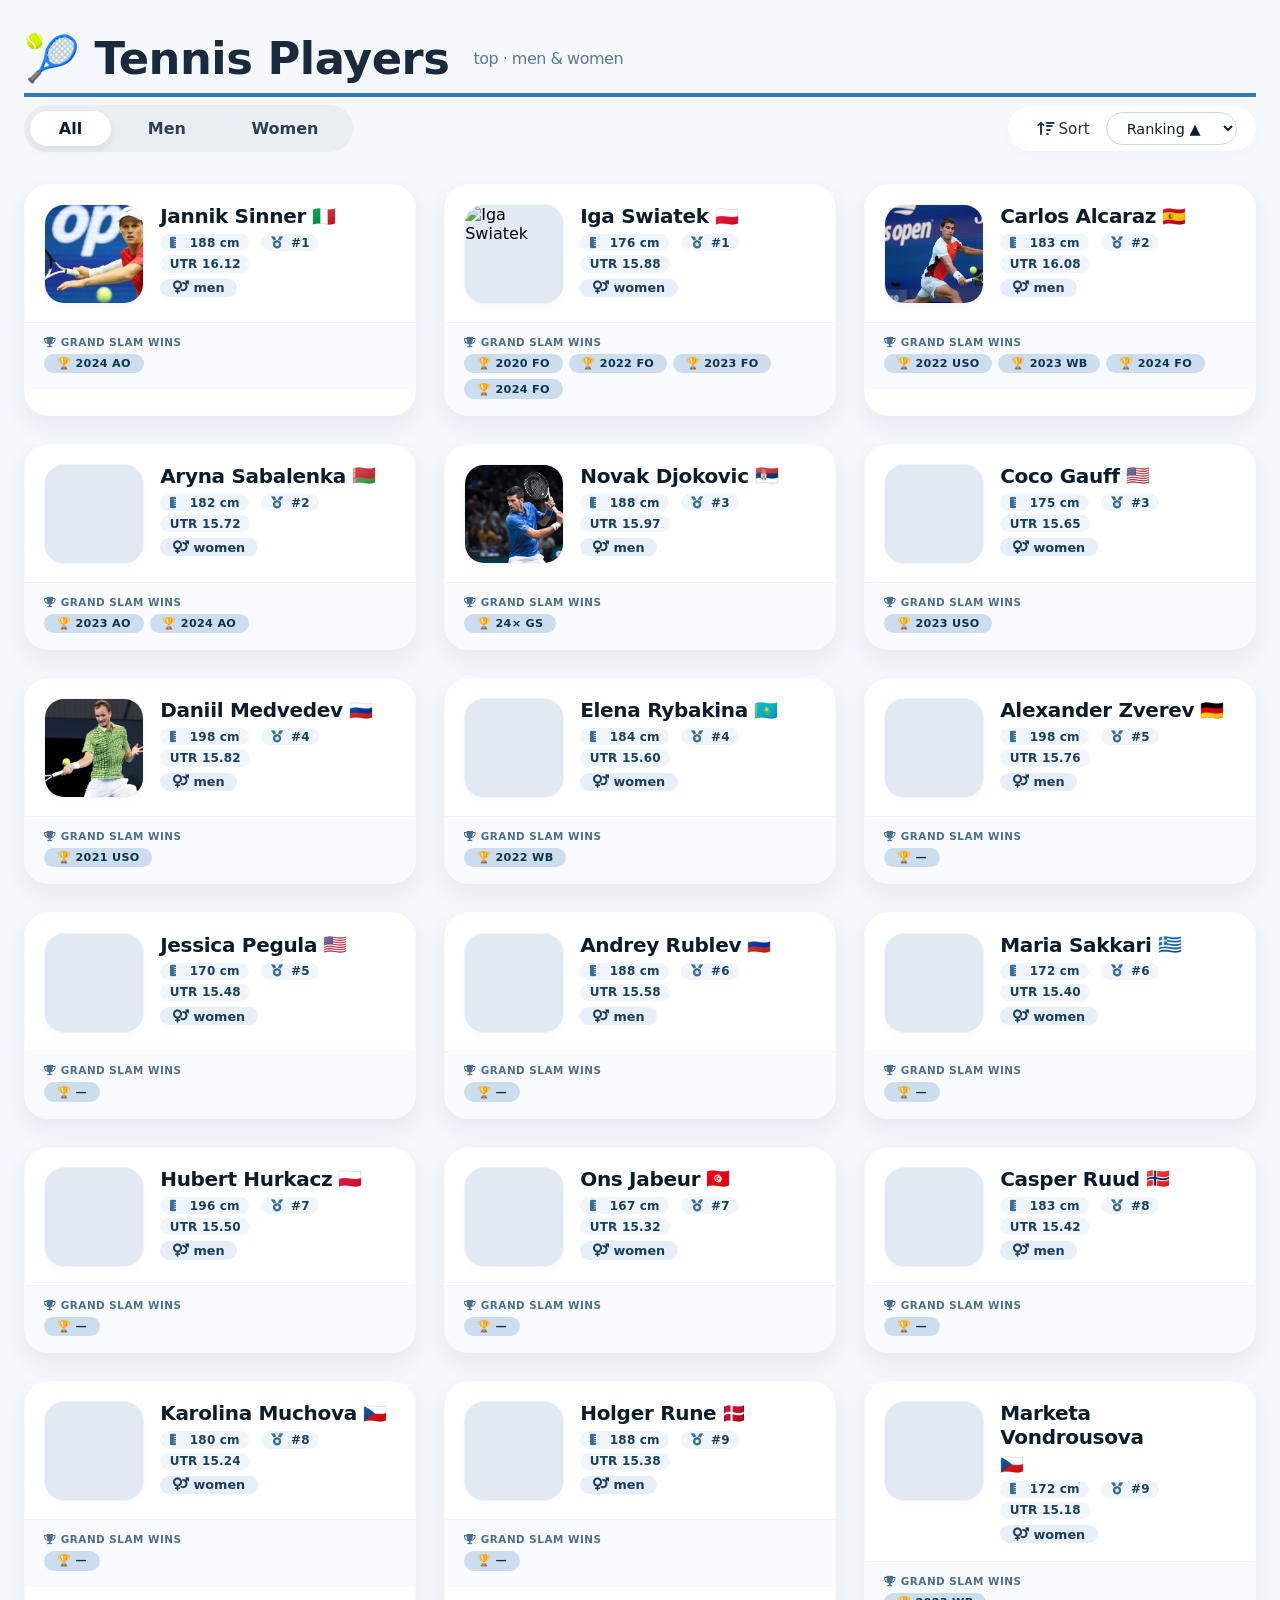
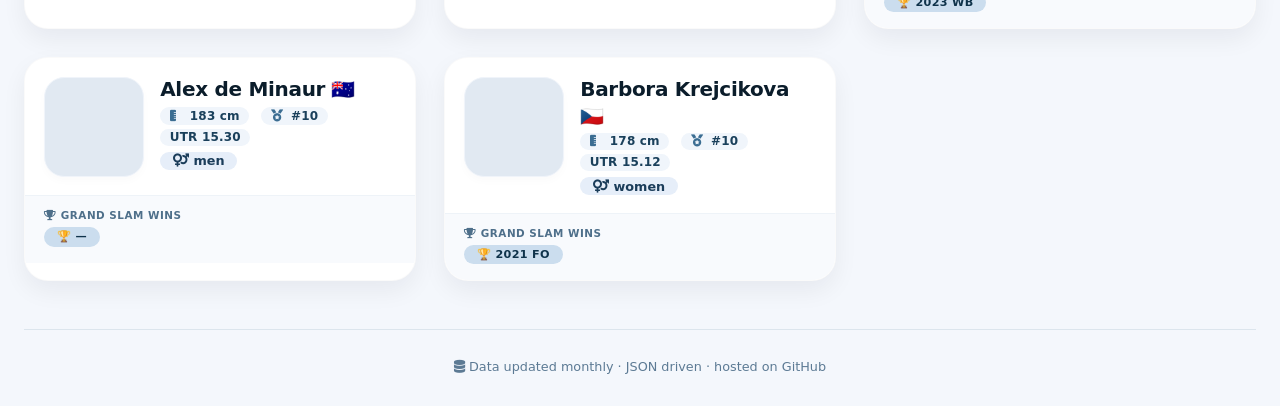
==== docs/index.html @ ee8edbb5 "Update header title and player data display" ====
<!DOCTYPE html>
<html lang="en">
<head>
  <meta charset="UTF-8" />
  <meta name="viewport" content="width=device-width, initial-scale=1.0" />
  <title>🎾 Tennis Waterfall · Top 10</title>
  <!-- external CSS: assets/css/style.css -->
  <link rel="stylesheet" href="assets/css/style.css" />
  <!-- Font Awesome for icons -->
  <link rel="stylesheet" href="https://cdnjs.cloudflare.com/ajax/libs/font-awesome/6.0.0-beta3/css/all.min.css" />
</head>
<body>
  <div class="container">
    <header>
      <h1>
        🎾 Tennis Players
        <small>top · men & women</small>
      </h1>
      <div class="subhead">
        <div class="gender-tabs">
          <button class="gender-tab active" data-gender="all">All</button>
          <button class="gender-tab" data-gender="men">Men</button>
          <button class="gender-tab" data-gender="women">Women</button>
        </div>
        <div class="filter-sort">
          <label for="sortSelect"><i class="fas fa-arrow-up-wide-short"></i> Sort</label>
          <select id="sortSelect">
            <option value="ranking">Ranking ▲</option>
            <option value="name">Name</option>
            <option value="utr">UTR ▲</option>
          </select>
        </div>
      </div>
    </header>

    <!-- waterfall grid -->
    <div id="waterfallGrid" class="waterfall"></div>

    <footer>
      <i class="fas fa-database"></i> Data updated monthly · JSON driven · hosted on GitHub
    </footer>
  </div>

  <script>
    (function() {
      "use strict";

      // DOM references
      const grid = document.getElementById('waterfallGrid');
      const sortSelect = document.getElementById('sortSelect');
      const genderTabs = document.querySelectorAll('.gender-tab');

      // state
      let currentGender = 'all';
      let currentSort = 'ranking';
      let playersData = [];

      // --------------------------------------------------------------
      // 1. FETCH JSON from assets/data/players.json
      // --------------------------------------------------------------
      async function loadPlayers() {
        try {
          const response = await fetch('assets/data/players.json');
          if (!response.ok) throw new Error(`HTTP error! status: ${response.status}`);
          const data = await response.json();
          if (Array.isArray(data) && data.length) {
            playersData = data;
          } else {
            console.warn('JSON does not contain an array, using fallback.');
            playersData = getFallbackData();
          }
        } catch (error) {
          console.warn('Failed to load players.json, using fallback data.', error);
          playersData = getFallbackData();
        }
        render();
      }

      // --------------------------------------------------------------
      // 2. FALLBACK data (embedded) – in case JSON fetch fails
      // --------------------------------------------------------------
      function getFallbackData() {
        return [
          { id: 1, name: "Jannik Sinner", gender: "men", nationality: "🇮🇹", height: "188 cm", ranking: 1, utr: 16.12, grandSlams: ["2024 AO"], photo: "assets/images/sinner.jpg" },
          { id: 2, name: "Carlos Alcaraz", gender: "men", nationality: "🇪🇸", height: "183 cm", ranking: 2, utr: 16.08, grandSlams: ["2022 USO", "2023 WB", "2024 FO"], photo: "assets/images/alcaraz.jpg" },
          { id: 3, name: "Novak Djokovic", gender: "men", nationality: "🇷🇸", height: "188 cm", ranking: 3, utr: 15.97, grandSlams: ["24× GS"], photo: "assets/images/djokovic.jpg" },
          { id: 4, name: "Daniil Medvedev", gender: "men", nationality: "🇷🇺", height: "198 cm", ranking: 4, utr: 15.82, grandSlams: ["2021 USO"], photo: "assets/images/medvedev.jpg" },
          { id: 5, name: "Alexander Zverev", gender: "men", nationality: "🇩🇪", height: "198 cm", ranking: 5, utr: 15.76, grandSlams: ["—"], photo: "assets/images/zverev.jpg" },
          { id: 6, name: "Andrey Rublev", gender: "men", nationality: "🇷🇺", height: "188 cm", ranking: 6, utr: 15.58, grandSlams: ["—"], photo: "assets/images/rublev.jpg" },
          { id: 7, name: "Hubert Hurkacz", gender: "men", nationality: "🇵🇱", height: "196 cm", ranking: 7, utr: 15.50, grandSlams: ["—"], photo: "assets/images/hurkacz.jpg" },
          { id: 8, name: "Casper Ruud", gender: "men", nationality: "🇳🇴", height: "183 cm", ranking: 8, utr: 15.42, grandSlams: ["—"], photo: "assets/images/ruud.jpg" },
          { id: 9, name: "Holger Rune", gender: "men", nationality: "🇩🇰", height: "188 cm", ranking: 9, utr: 15.38, grandSlams: ["—"], photo: "assets/images/rune.jpg" },
          { id: 10, name: "Alex de Minaur", gender: "men", nationality: "🇦🇺", height: "183 cm", ranking: 10, utr: 15.30, grandSlams: ["—"], photo: "assets/images/deminaur.jpg" },
          { id: 11, name: "Iga Swiatek", gender: "women", nationality: "🇵🇱", height: "176 cm", ranking: 1, utr: 15.88, grandSlams: ["2020 FO", "2022 FO", "2023 FO", "2024 FO"], photo: "assets/images/swiatek.jpg" },
          { id: 12, name: "Aryna Sabalenka", gender: "women", nationality: "🇧🇾", height: "182 cm", ranking: 2, utr: 15.72, grandSlams: ["2023 AO", "2024 AO"], photo: "assets/images/sabalenka.jpg" },
          { id: 13, name: "Coco Gauff", gender: "women", nationality: "🇺🇸", height: "175 cm", ranking: 3, utr: 15.65, grandSlams: ["2023 USO"], photo: "assets/images/gauff.jpg" },
          { id: 14, name: "Elena Rybakina", gender: "women", nationality: "🇰🇿", height: "184 cm", ranking: 4, utr: 15.60, grandSlams: ["2022 WB"], photo: "assets/images/rybakina.jpg" },
          { id: 15, name: "Jessica Pegula", gender: "women", nationality: "🇺🇸", height: "170 cm", ranking: 5, utr: 15.48, grandSlams: ["—"], photo: "assets/images/pegula.jpg" },
          { id: 16, name: "Maria Sakkari", gender: "women", nationality: "🇬🇷", height: "172 cm", ranking: 6, utr: 15.40, grandSlams: ["—"], photo: "assets/images/sakkari.jpg" },
          { id: 17, name: "Ons Jabeur", gender: "women", nationality: "🇹🇳", height: "167 cm", ranking: 7, utr: 15.32, grandSlams: ["—"], photo: "assets/images/jabeur.jpg" },
          { id: 18, name: "Karolina Muchova", gender: "women", nationality: "🇨🇿", height: "180 cm", ranking: 8, utr: 15.24, grandSlams: ["—"], photo: "assets/images/muchova.jpg" },
          { id: 19, name: "Marketa Vondrousova", gender: "women", nationality: "🇨🇿", height: "172 cm", ranking: 9, utr: 15.18, grandSlams: ["2023 WB"], photo: "assets/images/vondrousova.jpg" },
          { id: 20, name: "Barbora Krejcikova", gender: "women", nationality: "🇨🇿", height: "178 cm", ranking: 10, utr: 15.12, grandSlams: ["2021 FO"], photo: "assets/images/krejcikova.jpg" }
        ];
      }

      // --------------------------------------------------------------
      // 3. RENDER function
      // --------------------------------------------------------------
      function render() {
        let filtered = playersData;
        if (currentGender !== 'all') {
          filtered = filtered.filter(p => p.gender === currentGender);
        }

        const sorted = [...filtered].sort((a, b) => {
          if (currentSort === 'name') {
            return a.name.localeCompare(b.name);
          } else if (currentSort === 'utr') {
            return b.utr - a.utr;
          } else {
            return a.ranking - b.ranking;
          }
        });

        if (sorted.length === 0) {
          grid.innerHTML = `<div class="empty-state"><i class="fas fa-circle-info"></i> No players for this filter</div>`;
          return;
        }

        let html = '';
        sorted.forEach(p => {
          const slamTags = p.grandSlams && p.grandSlams.length
            ? p.grandSlams.map(s => `<span class="history-tag grand-slam">🏆 ${s}</span>`).join('')
            : '<span class="history-tag">—</span>';

          const imgSrc = p.photo && p.photo.trim() !== '' ? p.photo : `https://ui-avatars.com/api/?name=${encodeURIComponent(p.name)}&background=2e7daf&color=fff&size=100`;

          html += `
            <div class="player-card" data-id="${p.id}">
              <div class="card-content">
                <img class="player-img" src="${imgSrc}" alt="${p.name}" loading="lazy" onerror="this.src='https://ui-avatars.com/api/?name=${encodeURIComponent(p.name)}&background=2e7daf&color=fff&size=100'" />
                <div class="info">
                  <div class="name">
                    ${p.name}
                    <span class="flag">${p.nationality || ''}</span>
                  </div>
                  <div class="detail-row">
                    <span><i class="fas fa-ruler-vertical"></i> ${p.height || '—'}</span>
                    <span><i class="fas fa-medal"></i> #${p.ranking}</span>
                    <span class="utr-badge">UTR ${p.utr ? p.utr.toFixed(2) : '—'}</span>
                  </div>
                  <div style="margin-top: 6px; display: flex; gap: 6px; flex-wrap: wrap;">
                    <span class="stat-badge"><i class="fas fa-venus-mars"></i> ${p.gender}</span>
                  </div>
                </div>
              </div>
              <div class="history-section">
                <div class="label"><i class="fas fa-trophy"></i> Grand Slam wins</div>
                <div class="history-tags">
                  ${slamTags}
                </div>
              </div>
            </div>
          `;
        });

        grid.innerHTML = html;
      }

      // --------------------------------------------------------------
      // 4. EVENT LISTENERS
      // --------------------------------------------------------------
      genderTabs.forEach(tab => {
        tab.addEventListener('click', function() {
          genderTabs.forEach(t => t.classList.remove('active'));
          this.classList.add('active');
          currentGender = this.dataset.gender;
          render();
        });
      });

      sortSelect.addEventListener('change', function() {
        currentSort = this.value;
        render();
      });

      // --------------------------------------------------------------
      // 5. BOOT: load JSON
      // --------------------------------------------------------------
      loadPlayers();

      // Expose helper for console debugging
      window.__refresh = () => { loadPlayers(); };
      console.log('✅ Tennis Waterfall ready. Data loaded from assets/data/players.json');
      console.log('💡 To force refresh: window.__refresh()');
    })();
  </script>
</body>
</html>
---- docs/assets/css/style.css ----
/* ============================================================
   TENNIS WATERFALL · MAIN STYLES
   ============================================================ */

* {
  margin: 0;
  padding: 0;
  box-sizing: border-box;
  font-family: system-ui, 'Segoe UI', Roboto, 'Helvetica Neue', sans-serif;
}

body {
  background: #f4f7fc;
  padding: 2rem 1.5rem;
  display: flex;
  flex-direction: column;
  align-items: center;
  min-height: 100vh;
}

.container {
  max-width: 1400px;
  width: 100%;
}

/* ---------- HEADER ---------- */
h1 {
  font-size: 2.8rem;
  font-weight: 700;
  color: #1a2a3a;
  letter-spacing: -0.5px;
  display: flex;
  align-items: center;
  gap: 12px;
  margin-bottom: 0.5rem;
  border-bottom: 4px solid #2e7daf;
  padding-bottom: 0.5rem;
}

h1 small {
  font-size: 1rem;
  font-weight: 400;
  color: #3c5a7a;
  margin-left: 12px;
  opacity: 0.8;
}

.subhead {
  display: flex;
  justify-content: space-between;
  align-items: center;
  flex-wrap: wrap;
  margin-bottom: 2rem;
  gap: 1rem;
}

/* ---------- GENDER TABS ---------- */
.gender-tabs {
  display: flex;
  gap: 8px;
  background: #e9eef3;
  padding: 6px;
  border-radius: 40px;
}

.gender-tab {
  padding: 0.5rem 1.8rem;
  border: none;
  border-radius: 30px;
  font-weight: 600;
  font-size: 1rem;
  background: transparent;
  color: #2c3e50;
  cursor: pointer;
  transition: all 0.2s;
}

.gender-tab.active {
  background: #ffffff;
  box-shadow: 0 4px 10px rgba(0, 20, 40, 0.08);
  color: #0a1f2e;
}

.gender-tab:hover:not(.active) {
  background: #d6dfe8;
}

/* ---------- SORT DROPDOWN ---------- */
.filter-sort {
  display: flex;
  align-items: center;
  gap: 16px;
  flex-wrap: wrap;
  background: white;
  padding: 0.4rem 1.2rem 0.4rem 1.8rem;
  border-radius: 40px;
  box-shadow: 0 4px 12px rgba(0, 0, 0, 0.02);
}

.filter-sort label {
  font-weight: 500;
  color: #1f3448;
  font-size: 0.95rem;
}

.filter-sort select {
  border: 1px solid #ccd9e6;
  border-radius: 30px;
  padding: 0.4rem 1.2rem 0.4rem 1rem;
  background: white;
  font-weight: 500;
  color: #0e1f2e;
  outline: none;
  cursor: pointer;
  font-size: 0.9rem;
}

.filter-sort select:focus {
  border-color: #2e7daf;
  box-shadow: 0 0 0 3px rgba(46, 125, 175, 0.2);
}

/* ---------- WATERFALL GRID ---------- */
.waterfall {
  display: grid;
  grid-template-columns: repeat(auto-fill, minmax(300px, 1fr));
  gap: 28px;
  margin-top: 20px;
}

/* ---------- PLAYER CARD ---------- */
.player-card {
  background: white;
  border-radius: 24px;
  box-shadow: 0 10px 25px rgba(0, 20, 40, 0.06);
  overflow: hidden;
  transition: transform 0.2s, box-shadow 0.2s;
  display: flex;
  flex-direction: column;
  border: 1px solid rgba(0, 0, 0, 0.02);
}

.player-card:hover {
  transform: translateY(-6px);
  box-shadow: 0 20px 35px rgba(0, 30, 60, 0.10);
}

.card-content {
  display: flex;
  padding: 1.2rem 1.2rem 1rem 1.2rem;
  gap: 1rem;
  align-items: flex-start;
}

/* ---------- PLAYER IMAGE ---------- */
.player-img {
  width: 100px;
  height: 100px;
  border-radius: 20px;
  object-fit: cover;
  background: #e1e9f2;
  flex-shrink: 0;
  box-shadow: 0 4px 8px rgba(0, 0, 0, 0.02);
  border: 1px solid #f0f4fa;
}

/* ---------- PLAYER INFO ---------- */
.info {
  flex: 1;
  min-width: 0;
}

.info .name {
  font-size: 1.25rem;
  font-weight: 700;
  color: #0b1d2b;
  letter-spacing: -0.3px;
  display: flex;
  align-items: center;
  gap: 6px;
  flex-wrap: wrap;
}

.info .name .flag {
  font-size: 1.2rem;
  line-height: 1;
}

.info .detail-row {
  font-size: 0.9rem;
  color: #1e3a57;
  margin-top: 6px;
  display: flex;
  flex-wrap: wrap;
  gap: 4px 12px;
}

.info .detail-row span {
  background: #f0f5fb;
  padding: 0.1rem 0.6rem;
  border-radius: 30px;
  font-size: 0.75rem;
  font-weight: 600;
  color: #1a405b;
  letter-spacing: 0.2px;
  display: inline-flex;
  align-items: center;
  gap: 4px;
}

.info .detail-row i {
  width: 16px;
  color: #3b6d92;
}

.stat-badge {
  display: inline-block;
  background: #e6eef9;
  border-radius: 40px;
  padding: 0.1rem 0.8rem;
  font-weight: 600;
  font-size: 0.8rem;
  color: #1b3d5a;
}

.utr-badge {
  background: #1b3d5a;
  color: white;
  padding: 0.1rem 0.9rem;
  border-radius: 30px;
  font-weight: 600;
  font-size: 0.8rem;
}

/* ---------- HISTORY / GRAND SLAM SECTION ---------- */
.history-section {
  background: #f8fafd;
  padding: 0.8rem 1.2rem 1rem 1.2rem;
  border-top: 1px solid #eef3f8;
  margin-top: 2px;
}

.history-section .label {
  font-size: 0.65rem;
  text-transform: uppercase;
  letter-spacing: 0.5px;
  color: #4e6f8a;
  font-weight: 600;
  margin-bottom: 6px;
}

.history-tags {
  display: flex;
  flex-wrap: wrap;
  gap: 6px;
}

.history-tag {
  background: #e2ebf3;
  padding: 0.2rem 0.8rem;
  border-radius: 40px;
  font-size: 0.7rem;
  font-weight: 600;
  color: #1f405b;
  letter-spacing: 0.3px;
}

.history-tag.grand-slam {
  background: #cbddee;
  color: #0f334b;
}

/* ---------- EMPTY STATE ---------- */
.empty-state {
  text-align: center;
  padding: 3rem;
  color: #5e7e99;
  grid-column: 1 / -1;
}

/* ---------- FOOTER ---------- */
footer {
  margin-top: 3rem;
  font-size: 0.8rem;
  color: #5c7a94;
  border-top: 1px solid #dce5ed;
  padding-top: 1.8rem;
  text-align: center;
  width: 100%;
}

/* ---------- RESPONSIVE ---------- */
@media (max-width: 700px) {
  .subhead {
    flex-direction: column;
    align-items: stretch;
  }
  .filter-sort {
    justify-content: space-between;
  }
  h1 {
    font-size: 2rem;
  }
  .waterfall {
    grid-template-columns: repeat(auto-fill, minmax(260px, 1fr));
    gap: 20px;
  }
}

@media (max-width: 480px) {
  .card-content {
    flex-direction: column;
    align-items: center;
    text-align: center;
  }
  .player-img {
    width: 120px;
    height: 120px;
  }
  .info .detail-row {
    justify-content: center;
  }
  .info .name {
    justify-content: center;
  }
}
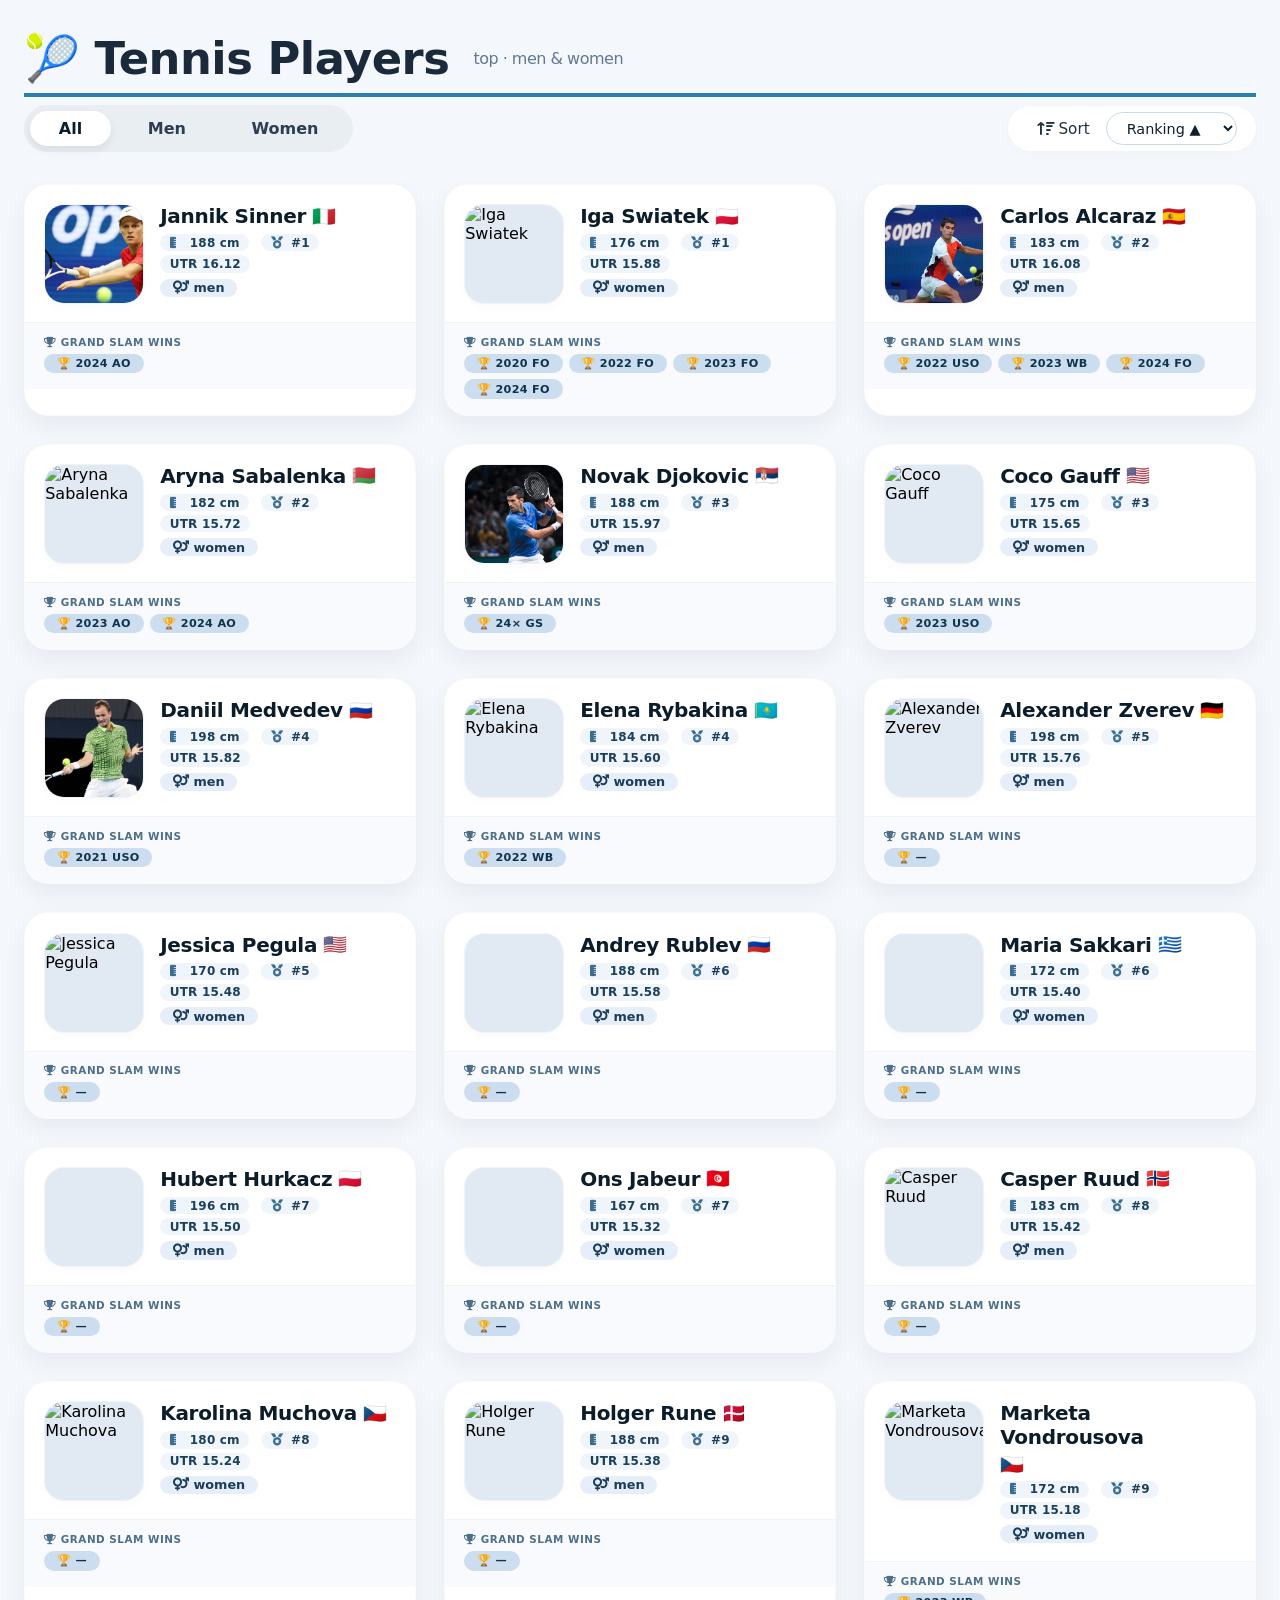
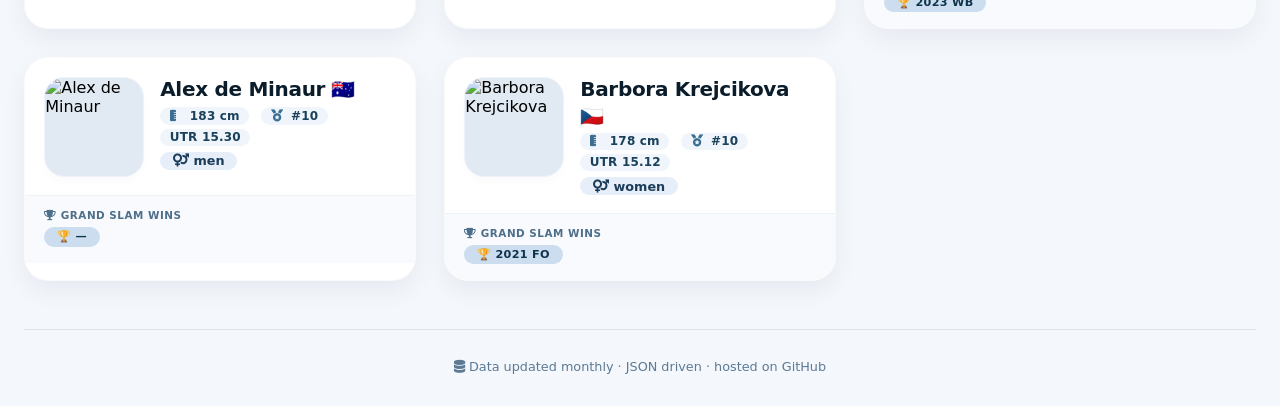
==== commit d32b4059: "Refactor index.html for improved structure Updated title and cleaned up HTML structure." ====
--- a/docs/index.html
+++ b/docs/index.html
@@ -3,7 +3,7 @@
 <head>
   <meta charset="UTF-8" />
   <meta name="viewport" content="width=device-width, initial-scale=1.0" />
-  <title>🎾 Tennis Waterfall · Top 10</title>
+  <title>🎾 Tennis Players · Top </title>
   <!-- external CSS: assets/css/style.css -->
   <link rel="stylesheet" href="assets/css/style.css" />
   <!-- Font Awesome for icons -->
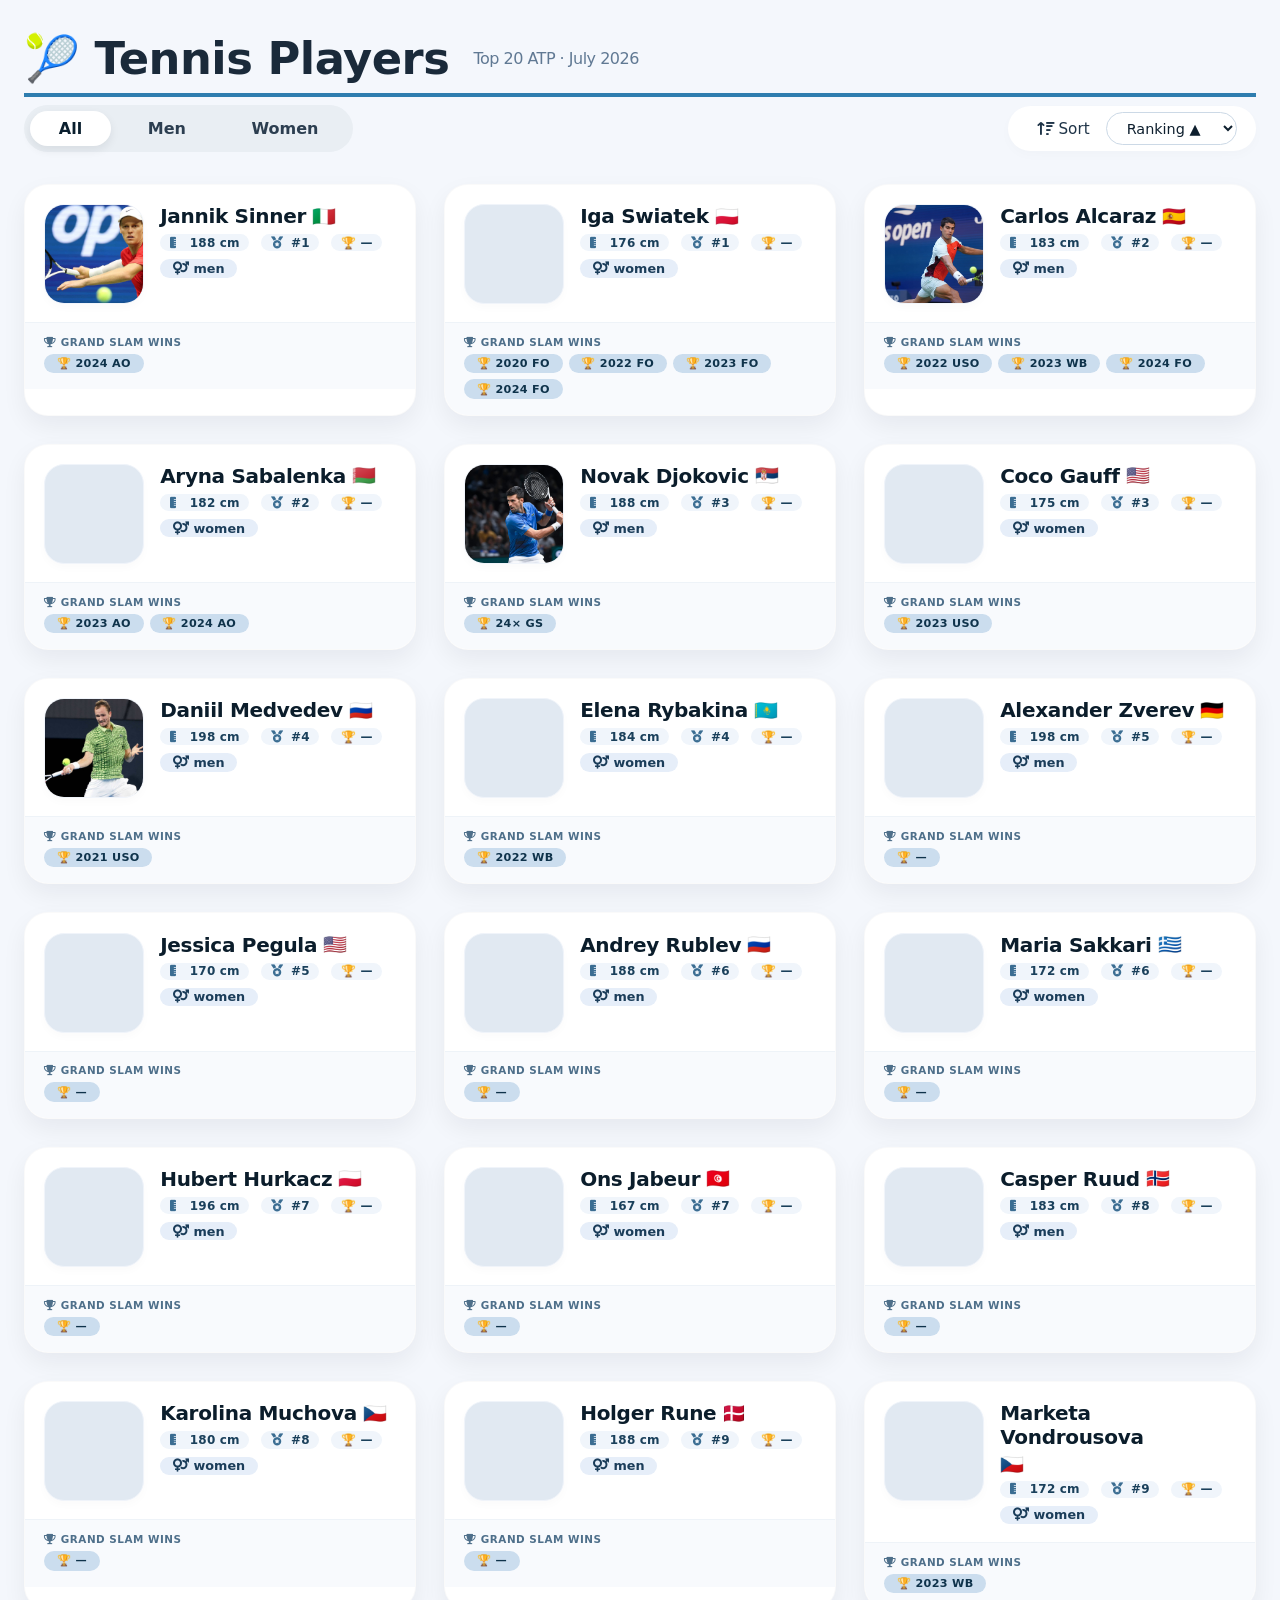
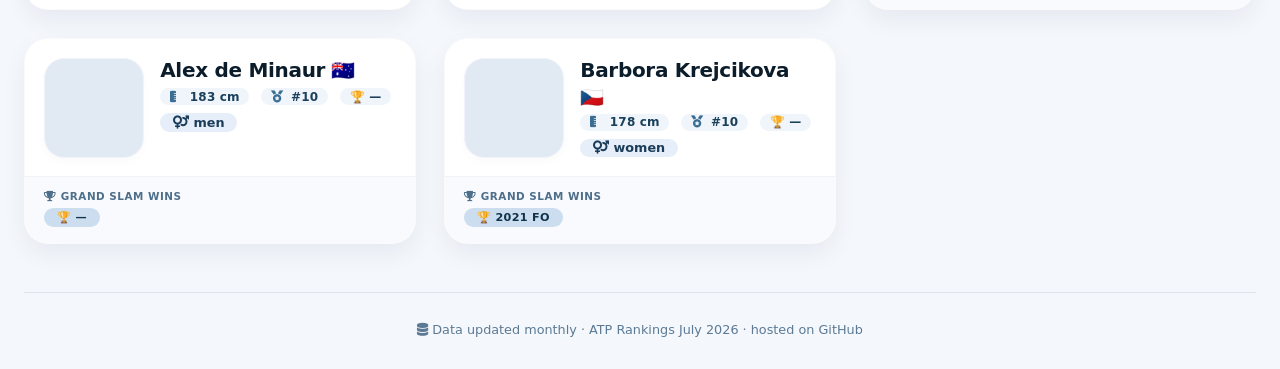
==== commit 88230f86: "Update index.html" ====
--- a/docs/index.html
+++ b/docs/index.html
@@ -3,7 +3,7 @@
 <head>
   <meta charset="UTF-8" />
   <meta name="viewport" content="width=device-width, initial-scale=1.0" />
-  <title>🎾 Tennis Players · Top </title>
+  <title>🎾 Tennis Players · Top 20 ATP (July 2026)</title>
   <!-- external CSS: assets/css/style.css -->
   <link rel="stylesheet" href="assets/css/style.css" />
   <!-- Font Awesome for icons -->
@@ -14,7 +14,7 @@
     <header>
       <h1>
         🎾 Tennis Players
-        <small>top · men & women</small>
+        <small>Top 20 ATP · July 2026</small>
       </h1>
       <div class="subhead">
         <div class="gender-tabs">
@@ -27,7 +27,7 @@
           <select id="sortSelect">
             <option value="ranking">Ranking ▲</option>
             <option value="name">Name</option>
-            <option value="utr">UTR ▲</option>
+            <option value="points">Points ▲</option>
           </select>
         </div>
       </div>
@@ -37,7 +37,7 @@
     <div id="waterfallGrid" class="waterfall"></div>
 
     <footer>
-      <i class="fas fa-database"></i> Data updated monthly · JSON driven · hosted on GitHub
+      <i class="fas fa-database"></i> Data updated monthly · ATP Rankings July 2026 · hosted on GitHub
     </footer>
   </div>
 
@@ -81,26 +81,26 @@
       // --------------------------------------------------------------
       function getFallbackData() {
         return [
-          { id: 1, name: "Jannik Sinner", gender: "men", nationality: "🇮🇹", height: "188 cm", ranking: 1, utr: 16.12, grandSlams: ["2024 AO"], photo: "assets/images/sinner.jpg" },
-          { id: 2, name: "Carlos Alcaraz", gender: "men", nationality: "🇪🇸", height: "183 cm", ranking: 2, utr: 16.08, grandSlams: ["2022 USO", "2023 WB", "2024 FO"], photo: "assets/images/alcaraz.jpg" },
-          { id: 3, name: "Novak Djokovic", gender: "men", nationality: "🇷🇸", height: "188 cm", ranking: 3, utr: 15.97, grandSlams: ["24× GS"], photo: "assets/images/djokovic.jpg" },
-          { id: 4, name: "Daniil Medvedev", gender: "men", nationality: "🇷🇺", height: "198 cm", ranking: 4, utr: 15.82, grandSlams: ["2021 USO"], photo: "assets/images/medvedev.jpg" },
-          { id: 5, name: "Alexander Zverev", gender: "men", nationality: "🇩🇪", height: "198 cm", ranking: 5, utr: 15.76, grandSlams: ["—"], photo: "assets/images/zverev.jpg" },
-          { id: 6, name: "Andrey Rublev", gender: "men", nationality: "🇷🇺", height: "188 cm", ranking: 6, utr: 15.58, grandSlams: ["—"], photo: "assets/images/rublev.jpg" },
-          { id: 7, name: "Hubert Hurkacz", gender: "men", nationality: "🇵🇱", height: "196 cm", ranking: 7, utr: 15.50, grandSlams: ["—"], photo: "assets/images/hurkacz.jpg" },
-          { id: 8, name: "Casper Ruud", gender: "men", nationality: "🇳🇴", height: "183 cm", ranking: 8, utr: 15.42, grandSlams: ["—"], photo: "assets/images/ruud.jpg" },
-          { id: 9, name: "Holger Rune", gender: "men", nationality: "🇩🇰", height: "188 cm", ranking: 9, utr: 15.38, grandSlams: ["—"], photo: "assets/images/rune.jpg" },
-          { id: 10, name: "Alex de Minaur", gender: "men", nationality: "🇦🇺", height: "183 cm", ranking: 10, utr: 15.30, grandSlams: ["—"], photo: "assets/images/deminaur.jpg" },
-          { id: 11, name: "Iga Swiatek", gender: "women", nationality: "🇵🇱", height: "176 cm", ranking: 1, utr: 15.88, grandSlams: ["2020 FO", "2022 FO", "2023 FO", "2024 FO"], photo: "assets/images/swiatek.jpg" },
-          { id: 12, name: "Aryna Sabalenka", gender: "women", nationality: "🇧🇾", height: "182 cm", ranking: 2, utr: 15.72, grandSlams: ["2023 AO", "2024 AO"], photo: "assets/images/sabalenka.jpg" },
-          { id: 13, name: "Coco Gauff", gender: "women", nationality: "🇺🇸", height: "175 cm", ranking: 3, utr: 15.65, grandSlams: ["2023 USO"], photo: "assets/images/gauff.jpg" },
-          { id: 14, name: "Elena Rybakina", gender: "women", nationality: "🇰🇿", height: "184 cm", ranking: 4, utr: 15.60, grandSlams: ["2022 WB"], photo: "assets/images/rybakina.jpg" },
-          { id: 15, name: "Jessica Pegula", gender: "women", nationality: "🇺🇸", height: "170 cm", ranking: 5, utr: 15.48, grandSlams: ["—"], photo: "assets/images/pegula.jpg" },
-          { id: 16, name: "Maria Sakkari", gender: "women", nationality: "🇬🇷", height: "172 cm", ranking: 6, utr: 15.40, grandSlams: ["—"], photo: "assets/images/sakkari.jpg" },
-          { id: 17, name: "Ons Jabeur", gender: "women", nationality: "🇹🇳", height: "167 cm", ranking: 7, utr: 15.32, grandSlams: ["—"], photo: "assets/images/jabeur.jpg" },
-          { id: 18, name: "Karolina Muchova", gender: "women", nationality: "🇨🇿", height: "180 cm", ranking: 8, utr: 15.24, grandSlams: ["—"], photo: "assets/images/muchova.jpg" },
-          { id: 19, name: "Marketa Vondrousova", gender: "women", nationality: "🇨🇿", height: "172 cm", ranking: 9, utr: 15.18, grandSlams: ["2023 WB"], photo: "assets/images/vondrousova.jpg" },
-          { id: 20, name: "Barbora Krejcikova", gender: "women", nationality: "🇨🇿", height: "178 cm", ranking: 10, utr: 15.12, grandSlams: ["2021 FO"], photo: "assets/images/krejcikova.jpg" }
+          { id: 1, name: "Jannik Sinner", gender: "men", nationality: "🇮🇹", height: "188 cm", ranking: 1, points: 11330, grandSlams: ["2024 AO", "2024 USO"], photo: "assets/images/sinner.jpg" },
+          { id: 2, name: "Alexander Zverev", gender: "men", nationality: "🇩🇪", height: "198 cm", ranking: 2, points: 8135, grandSlams: ["—"], photo: "assets/images/zverev.jpg" },
+          { id: 3, name: "Carlos Alcaraz", gender: "men", nationality: "🇪🇸", height: "183 cm", ranking: 3, points: 7910, grandSlams: ["2022 USO", "2023 WB", "2024 FO"], photo: "assets/images/alcaraz.jpg" },
+          { id: 4, name: "Taylor Fritz", gender: "men", nationality: "🇺🇸", height: "196 cm", ranking: 4, points: 5350, grandSlams: ["—"], photo: "assets/images/fritz.jpg" },
+          { id: 5, name: "Daniil Medvedev", gender: "men", nationality: "🇷🇺", height: "198 cm", ranking: 5, points: 5035, grandSlams: ["2021 USO"], photo: "assets/images/medvedev.jpg" },
+          { id: 6, name: "Casper Ruud", gender: "men", nationality: "🇳🇴", height: "183 cm", ranking: 6, points: 4565, grandSlams: ["—"], photo: "assets/images/ruud.jpg" },
+          { id: 7, name: "Novak Djokovic", gender: "men", nationality: "🇷🇸", height: "188 cm", ranking: 7, points: 4510, grandSlams: ["24× GS"], photo: "assets/images/djokovic.jpg" },
+          { id: 8, name: "Andrey Rublev", gender: "men", nationality: "🇷🇺", height: "188 cm", ranking: 8, points: 4420, grandSlams: ["—"], photo: "assets/images/rublev.jpg" },
+          { id: 9, name: "Alex de Minaur", gender: "men", nationality: "🇦🇺", height: "183 cm", ranking: 9, points: 4195, grandSlams: ["—"], photo: "assets/images/deminaur.jpg" },
+          { id: 10, name: "Tommy Paul", gender: "men", nationality: "🇺🇸", height: "185 cm", ranking: 10, points: 3860, grandSlams: ["—"], photo: "assets/images/paul.jpg" },
+          { id: 11, name: "Stefanos Tsitsipas", gender: "men", nationality: "🇬🇷", height: "193 cm", ranking: 11, points: 3775, grandSlams: ["—"], photo: "assets/images/tsitsipas.jpg" },
+          { id: 12, name: "Lorenzo Musetti", gender: "men", nationality: "🇮🇹", height: "185 cm", ranking: 12, points: 3650, grandSlams: ["—"], photo: "assets/images/musetti.jpg" },
+          { id: 13, name: "Holger Rune", gender: "men", nationality: "🇩🇰", height: "188 cm", ranking: 13, points: 3405, grandSlams: ["—"], photo: "assets/images/rune.jpg" },
+          { id: 14, name: "Jack Draper", gender: "men", nationality: "🇬🇧", height: "193 cm", ranking: 14, points: 3365, grandSlams: ["—"], photo: "assets/images/draper.jpg" },
+          { id: 15, name: "Grigor Dimitrov", gender: "men", nationality: "🇧🇬", height: "191 cm", ranking: 15, points: 3235, grandSlams: ["—"], photo: "assets/images/dimitrov.jpg" },
+          { id: 16, name: "Frances Tiafoe", gender: "men", nationality: "🇺🇸", height: "188 cm", ranking: 16, points: 3045, grandSlams: ["—"], photo: "assets/images/tiafoe.jpg" },
+          { id: 17, name: "Hubert Hurkacz", gender: "men", nationality: "🇵🇱", height: "196 cm", ranking: 17, points: 3035, grandSlams: ["—"], photo: "assets/images/hurkacz.jpg" },
+          { id: 18, name: "Ben Shelton", gender: "men", nationality: "🇺🇸", height: "193 cm", ranking: 18, points: 3000, grandSlams: ["—"], photo: "assets/images/shelton.jpg" },
+          { id: 19, name: "Karen Khachanov", gender: "men", nationality: "🇷🇺", height: "198 cm", ranking: 19, points: 2935, grandSlams: ["—"], photo: "assets/images/khachanov.jpg" },
+          { id: 20, name: "Ugo Humbert", gender: "men", nationality: "🇫🇷", height: "188 cm", ranking: 20, points: 2905, grandSlams: ["—"], photo: "assets/images/humbert.jpg" }
         ];
       }
 
@@ -116,8 +116,8 @@
         const sorted = [...filtered].sort((a, b) => {
           if (currentSort === 'name') {
             return a.name.localeCompare(b.name);
-          } else if (currentSort === 'utr') {
-            return b.utr - a.utr;
+          } else if (currentSort === 'points') {
+            return b.points - a.points; // descending
           } else {
             return a.ranking - b.ranking;
           }
@@ -134,12 +134,15 @@
             ? p.grandSlams.map(s => `<span class="history-tag grand-slam">🏆 ${s}</span>`).join('')
             : '<span class="history-tag">—</span>';
 
-          const imgSrc = p.photo && p.photo.trim() !== '' ? p.photo : `https://ui-avatars.com/api/?name=${encodeURIComponent(p.name)}&background=2e7daf&color=fff&size=100`;
+          const imgSrc = p.photo && p.photo.trim() !== '' ? p.photo : `https://ui-avatars.com/api/?name=${encodeURIComponent(p.name)}&background=2e7daf&color=fff&size=130`;
+
+          // Format points with commas
+          const formattedPoints = p.points ? p.points.toLocaleString() : '—';
 
           html += `
             <div class="player-card" data-id="${p.id}">
               <div class="card-content">
-                <img class="player-img" src="${imgSrc}" alt="${p.name}" loading="lazy" onerror="this.src='https://ui-avatars.com/api/?name=${encodeURIComponent(p.name)}&background=2e7daf&color=fff&size=100'" />
+                <img class="player-img" src="${imgSrc}" alt="${p.name}" loading="lazy" onerror="this.src='https://ui-avatars.com/api/?name=${encodeURIComponent(p.name)}&background=2e7daf&color=fff&size=130'" />
                 <div class="info">
                   <div class="name">
                     ${p.name}
@@ -148,9 +151,9 @@
                   <div class="detail-row">
                     <span><i class="fas fa-ruler-vertical"></i> ${p.height || '—'}</span>
                     <span><i class="fas fa-medal"></i> #${p.ranking}</span>
-                    <span class="utr-badge">UTR ${p.utr ? p.utr.toFixed(2) : '—'}</span>
+                    <span class="points-badge">🏆 ${formattedPoints}</span>
                   </div>
-                  <div style="margin-top: 6px; display: flex; gap: 6px; flex-wrap: wrap;">
+                  <div style="margin-top: 8px; display: flex; gap: 6px; flex-wrap: wrap;">
                     <span class="stat-badge"><i class="fas fa-venus-mars"></i> ${p.gender}</span>
                   </div>
                 </div>
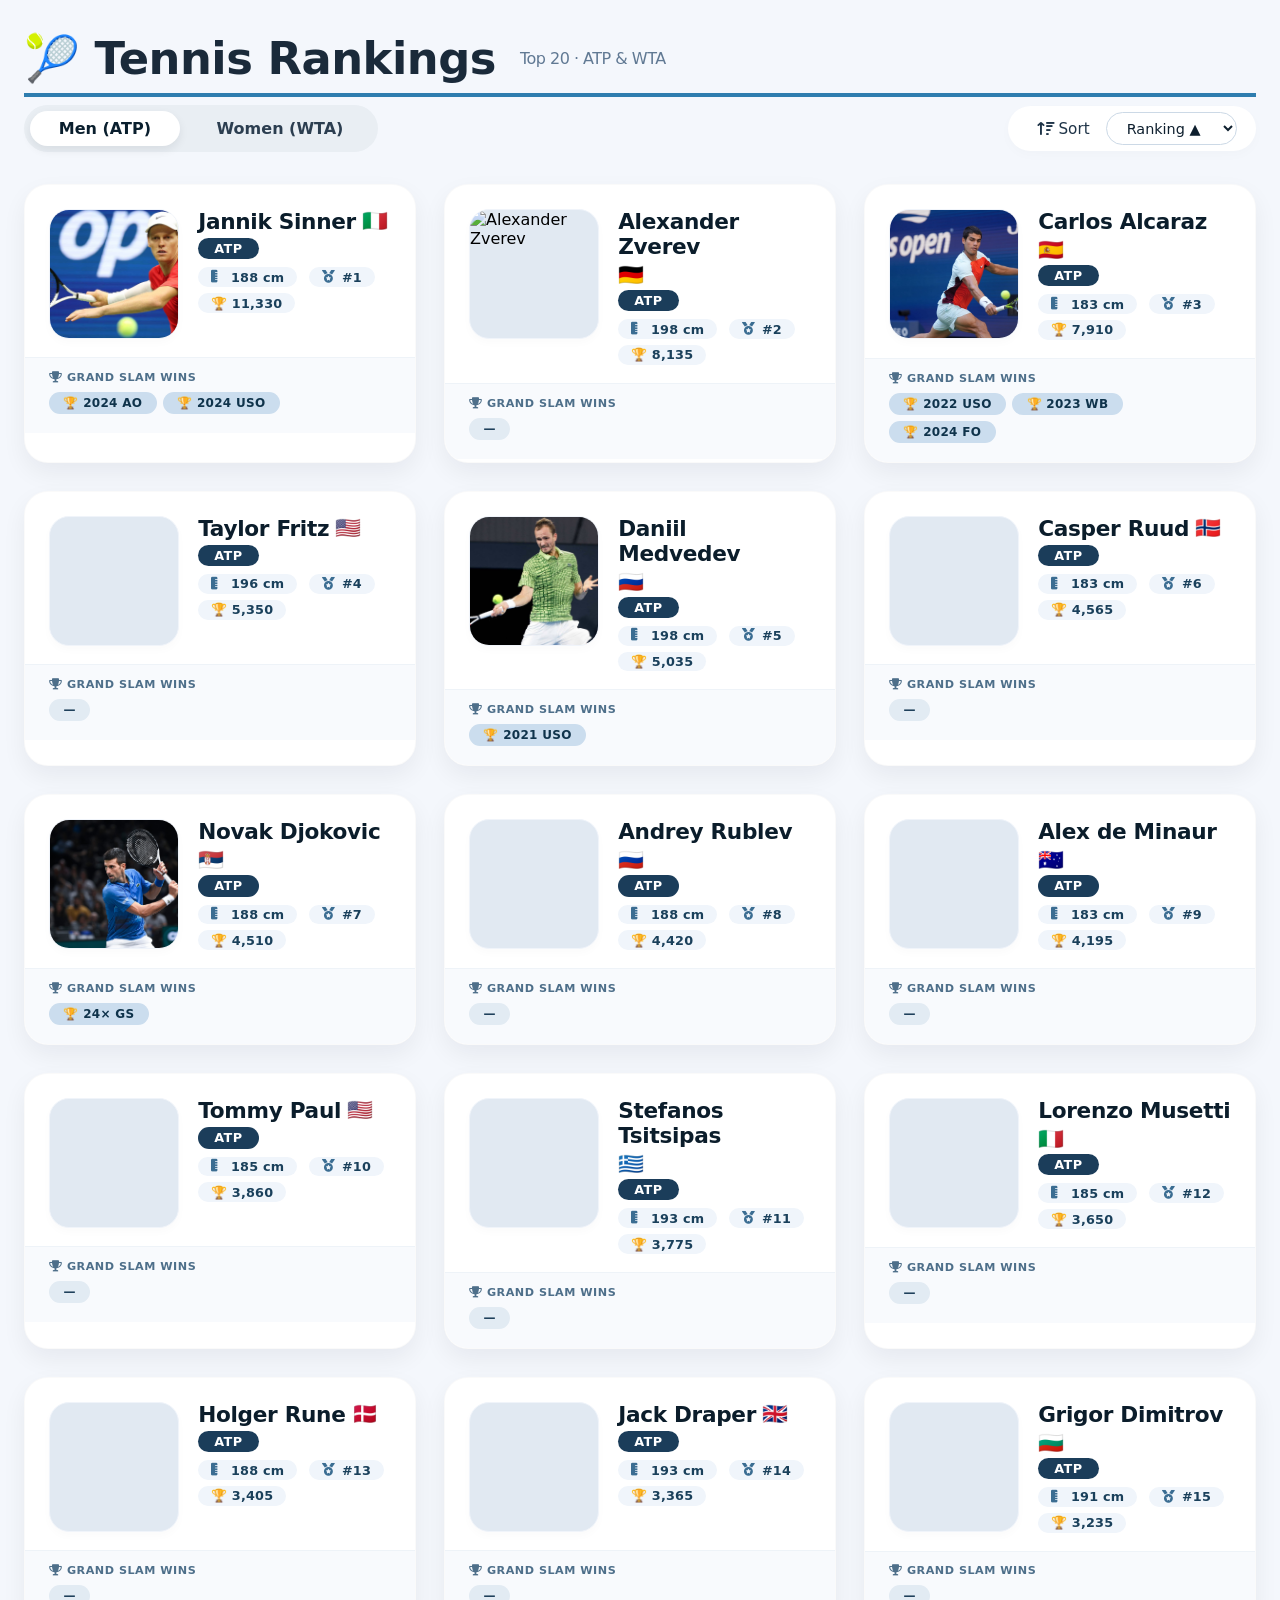
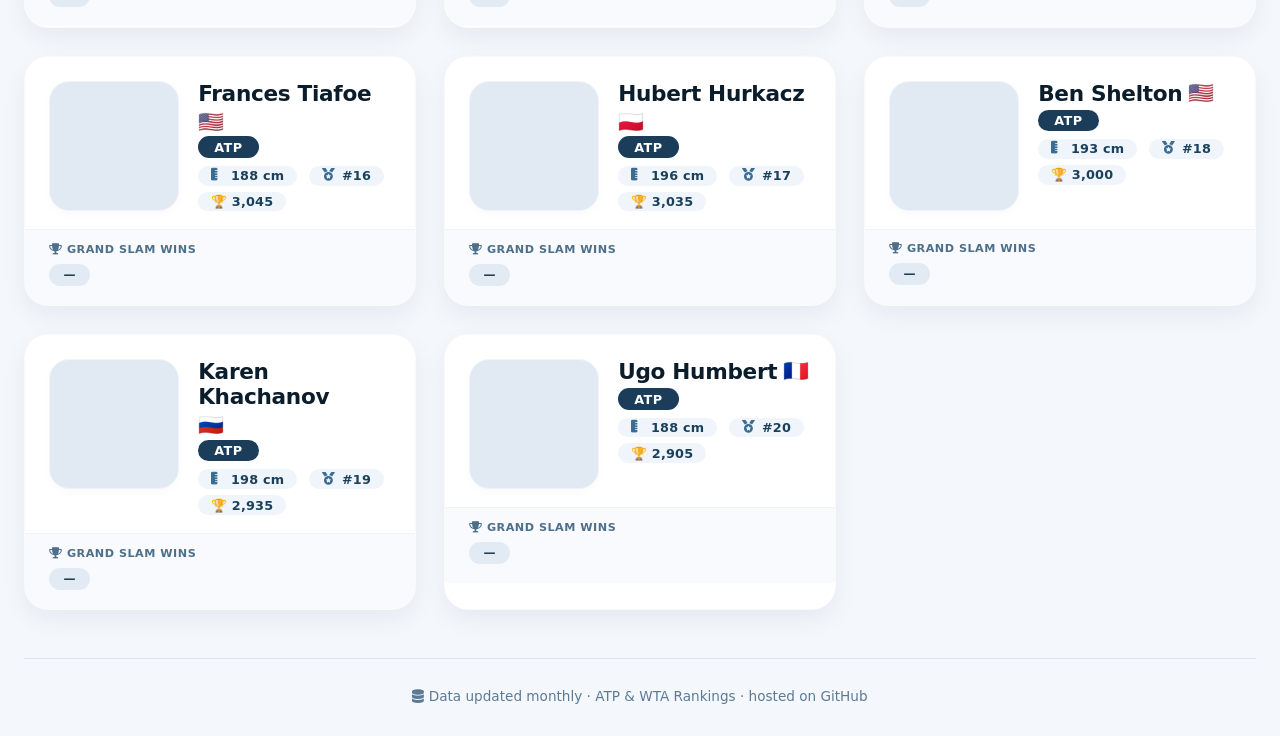
==== commit dca3e936: "Update index.html" ====
--- a/docs/index.html
+++ b/docs/index.html
@@ -3,7 +3,7 @@
 <head>
   <meta charset="UTF-8" />
   <meta name="viewport" content="width=device-width, initial-scale=1.0" />
-  <title>🎾 Tennis Players · Top 20 ATP (July 2026)</title>
+  <title>🎾 Tennis Rankings · ATP & WTA Top 20</title>
   <!-- external CSS: assets/css/style.css -->
   <link rel="stylesheet" href="assets/css/style.css" />
   <!-- Font Awesome for icons -->
@@ -13,14 +13,13 @@
   <div class="container">
     <header>
       <h1>
-        🎾 Tennis Players
-        <small>Top 20 ATP · July 2026</small>
+        🎾 Tennis Rankings
+        <small>Top 20 · ATP & WTA</small>
       </h1>
       <div class="subhead">
         <div class="gender-tabs">
-          <button class="gender-tab active" data-gender="all">All</button>
-          <button class="gender-tab" data-gender="men">Men</button>
-          <button class="gender-tab" data-gender="women">Women</button>
+          <button class="gender-tab active" data-gender="men">Men (ATP)</button>
+          <button class="gender-tab" data-gender="women">Women (WTA)</button>
         </div>
         <div class="filter-sort">
           <label for="sortSelect"><i class="fas fa-arrow-up-wide-short"></i> Sort</label>
@@ -37,7 +36,7 @@
     <div id="waterfallGrid" class="waterfall"></div>
 
     <footer>
-      <i class="fas fa-database"></i> Data updated monthly · ATP Rankings July 2026 · hosted on GitHub
+      <i class="fas fa-database"></i> Data updated monthly · ATP & WTA Rankings · hosted on GitHub
     </footer>
   </div>
 
@@ -51,86 +50,111 @@
       const genderTabs = document.querySelectorAll('.gender-tab');
 
       // state
-      let currentGender = 'all';
+      let currentGender = 'men'; // default to men
       let currentSort = 'ranking';
       let playersData = [];
 
       // --------------------------------------------------------------
-      // 1. FETCH JSON from assets/data/players.json
-      // --------------------------------------------------------------
-      async function loadPlayers() {
+      // 1. FETCH JSON from separate files based on gender
+      // --------------------------------------------------------------
+      async function loadPlayers(gender) {
         try {
-          const response = await fetch('assets/data/players.json');
+          const filePath = gender === 'men' ? 'assets/data/men.json' : 'assets/data/women.json';
+          const response = await fetch(filePath);
           if (!response.ok) throw new Error(`HTTP error! status: ${response.status}`);
           const data = await response.json();
           if (Array.isArray(data) && data.length) {
             playersData = data;
           } else {
             console.warn('JSON does not contain an array, using fallback.');
-            playersData = getFallbackData();
+            playersData = getFallbackData(gender);
           }
         } catch (error) {
-          console.warn('Failed to load players.json, using fallback data.', error);
-          playersData = getFallbackData();
+          console.warn(`Failed to load ${gender}.json, using fallback data.`, error);
+          playersData = getFallbackData(gender);
         }
         render();
       }
 
       // --------------------------------------------------------------
-      // 2. FALLBACK data (embedded) – in case JSON fetch fails
-      // --------------------------------------------------------------
-      function getFallbackData() {
-        return [
-          { id: 1, name: "Jannik Sinner", gender: "men", nationality: "🇮🇹", height: "188 cm", ranking: 1, points: 11330, grandSlams: ["2024 AO", "2024 USO"], photo: "assets/images/sinner.jpg" },
-          { id: 2, name: "Alexander Zverev", gender: "men", nationality: "🇩🇪", height: "198 cm", ranking: 2, points: 8135, grandSlams: ["—"], photo: "assets/images/zverev.jpg" },
-          { id: 3, name: "Carlos Alcaraz", gender: "men", nationality: "🇪🇸", height: "183 cm", ranking: 3, points: 7910, grandSlams: ["2022 USO", "2023 WB", "2024 FO"], photo: "assets/images/alcaraz.jpg" },
-          { id: 4, name: "Taylor Fritz", gender: "men", nationality: "🇺🇸", height: "196 cm", ranking: 4, points: 5350, grandSlams: ["—"], photo: "assets/images/fritz.jpg" },
-          { id: 5, name: "Daniil Medvedev", gender: "men", nationality: "🇷🇺", height: "198 cm", ranking: 5, points: 5035, grandSlams: ["2021 USO"], photo: "assets/images/medvedev.jpg" },
-          { id: 6, name: "Casper Ruud", gender: "men", nationality: "🇳🇴", height: "183 cm", ranking: 6, points: 4565, grandSlams: ["—"], photo: "assets/images/ruud.jpg" },
-          { id: 7, name: "Novak Djokovic", gender: "men", nationality: "🇷🇸", height: "188 cm", ranking: 7, points: 4510, grandSlams: ["24× GS"], photo: "assets/images/djokovic.jpg" },
-          { id: 8, name: "Andrey Rublev", gender: "men", nationality: "🇷🇺", height: "188 cm", ranking: 8, points: 4420, grandSlams: ["—"], photo: "assets/images/rublev.jpg" },
-          { id: 9, name: "Alex de Minaur", gender: "men", nationality: "🇦🇺", height: "183 cm", ranking: 9, points: 4195, grandSlams: ["—"], photo: "assets/images/deminaur.jpg" },
-          { id: 10, name: "Tommy Paul", gender: "men", nationality: "🇺🇸", height: "185 cm", ranking: 10, points: 3860, grandSlams: ["—"], photo: "assets/images/paul.jpg" },
-          { id: 11, name: "Stefanos Tsitsipas", gender: "men", nationality: "🇬🇷", height: "193 cm", ranking: 11, points: 3775, grandSlams: ["—"], photo: "assets/images/tsitsipas.jpg" },
-          { id: 12, name: "Lorenzo Musetti", gender: "men", nationality: "🇮🇹", height: "185 cm", ranking: 12, points: 3650, grandSlams: ["—"], photo: "assets/images/musetti.jpg" },
-          { id: 13, name: "Holger Rune", gender: "men", nationality: "🇩🇰", height: "188 cm", ranking: 13, points: 3405, grandSlams: ["—"], photo: "assets/images/rune.jpg" },
-          { id: 14, name: "Jack Draper", gender: "men", nationality: "🇬🇧", height: "193 cm", ranking: 14, points: 3365, grandSlams: ["—"], photo: "assets/images/draper.jpg" },
-          { id: 15, name: "Grigor Dimitrov", gender: "men", nationality: "🇧🇬", height: "191 cm", ranking: 15, points: 3235, grandSlams: ["—"], photo: "assets/images/dimitrov.jpg" },
-          { id: 16, name: "Frances Tiafoe", gender: "men", nationality: "🇺🇸", height: "188 cm", ranking: 16, points: 3045, grandSlams: ["—"], photo: "assets/images/tiafoe.jpg" },
-          { id: 17, name: "Hubert Hurkacz", gender: "men", nationality: "🇵🇱", height: "196 cm", ranking: 17, points: 3035, grandSlams: ["—"], photo: "assets/images/hurkacz.jpg" },
-          { id: 18, name: "Ben Shelton", gender: "men", nationality: "🇺🇸", height: "193 cm", ranking: 18, points: 3000, grandSlams: ["—"], photo: "assets/images/shelton.jpg" },
-          { id: 19, name: "Karen Khachanov", gender: "men", nationality: "🇷🇺", height: "198 cm", ranking: 19, points: 2935, grandSlams: ["—"], photo: "assets/images/khachanov.jpg" },
-          { id: 20, name: "Ugo Humbert", gender: "men", nationality: "🇫🇷", height: "188 cm", ranking: 20, points: 2905, grandSlams: ["—"], photo: "assets/images/humbert.jpg" }
-        ];
+      // 2. FALLBACK data – in case JSON fetch fails
+      // --------------------------------------------------------------
+      function getFallbackData(gender) {
+        if (gender === 'men') {
+          return [
+            { id: 1, name: "Jannik Sinner", nationality: "🇮🇹", height: "188 cm", ranking: 1, points: 11330, grandSlams: ["2024 AO", "2024 USO"], photo: "assets/images/sinner.jpg" },
+            { id: 2, name: "Alexander Zverev", nationality: "🇩🇪", height: "198 cm", ranking: 2, points: 8135, grandSlams: ["—"], photo: "assets/images/zverev.jpg" },
+            { id: 3, name: "Carlos Alcaraz", nationality: "🇪🇸", height: "183 cm", ranking: 3, points: 7910, grandSlams: ["2022 USO", "2023 WB", "2024 FO"], photo: "assets/images/alcaraz.jpg" },
+            { id: 4, name: "Taylor Fritz", nationality: "🇺🇸", height: "196 cm", ranking: 4, points: 5350, grandSlams: ["—"], photo: "assets/images/fritz.jpg" },
+            { id: 5, name: "Daniil Medvedev", nationality: "🇷🇺", height: "198 cm", ranking: 5, points: 5035, grandSlams: ["2021 USO"], photo: "assets/images/medvedev.jpg" },
+            { id: 6, name: "Casper Ruud", nationality: "🇳🇴", height: "183 cm", ranking: 6, points: 4565, grandSlams: ["—"], photo: "assets/images/ruud.jpg" },
+            { id: 7, name: "Novak Djokovic", nationality: "🇷🇸", height: "188 cm", ranking: 7, points: 4510, grandSlams: ["24× GS"], photo: "assets/images/djokovic.jpg" },
+            { id: 8, name: "Andrey Rublev", nationality: "🇷🇺", height: "188 cm", ranking: 8, points: 4420, grandSlams: ["—"], photo: "assets/images/rublev.jpg" },
+            { id: 9, name: "Alex de Minaur", nationality: "🇦🇺", height: "183 cm", ranking: 9, points: 4195, grandSlams: ["—"], photo: "assets/images/deminaur.jpg" },
+            { id: 10, name: "Tommy Paul", nationality: "🇺🇸", height: "185 cm", ranking: 10, points: 3860, grandSlams: ["—"], photo: "assets/images/paul.jpg" },
+            { id: 11, name: "Stefanos Tsitsipas", nationality: "🇬🇷", height: "193 cm", ranking: 11, points: 3775, grandSlams: ["—"], photo: "assets/images/tsitsipas.jpg" },
+            { id: 12, name: "Lorenzo Musetti", nationality: "🇮🇹", height: "185 cm", ranking: 12, points: 3650, grandSlams: ["—"], photo: "assets/images/musetti.jpg" },
+            { id: 13, name: "Holger Rune", nationality: "🇩🇰", height: "188 cm", ranking: 13, points: 3405, grandSlams: ["—"], photo: "assets/images/rune.jpg" },
+            { id: 14, name: "Jack Draper", nationality: "🇬🇧", height: "193 cm", ranking: 14, points: 3365, grandSlams: ["—"], photo: "assets/images/draper.jpg" },
+            { id: 15, name: "Grigor Dimitrov", nationality: "🇧🇬", height: "191 cm", ranking: 15, points: 3235, grandSlams: ["—"], photo: "assets/images/dimitrov.jpg" },
+            { id: 16, name: "Frances Tiafoe", nationality: "🇺🇸", height: "188 cm", ranking: 16, points: 3045, grandSlams: ["—"], photo: "assets/images/tiafoe.jpg" },
+            { id: 17, name: "Hubert Hurkacz", nationality: "🇵🇱", height: "196 cm", ranking: 17, points: 3035, grandSlams: ["—"], photo: "assets/images/hurkacz.jpg" },
+            { id: 18, name: "Ben Shelton", nationality: "🇺🇸", height: "193 cm", ranking: 18, points: 3000, grandSlams: ["—"], photo: "assets/images/shelton.jpg" },
+            { id: 19, name: "Karen Khachanov", nationality: "🇷🇺", height: "198 cm", ranking: 19, points: 2935, grandSlams: ["—"], photo: "assets/images/khachanov.jpg" },
+            { id: 20, name: "Ugo Humbert", nationality: "🇫🇷", height: "188 cm", ranking: 20, points: 2905, grandSlams: ["—"], photo: "assets/images/humbert.jpg" }
+          ];
+        } else {
+          return [
+            { id: 21, name: "Iga Swiatek", nationality: "🇵🇱", height: "176 cm", ranking: 1, points: 11185, grandSlams: ["2020 FO", "2022 FO", "2023 FO", "2024 FO"], photo: "assets/images/swiatek.jpg" },
+            { id: 22, name: "Aryna Sabalenka", nationality: "🇧🇾", height: "182 cm", ranking: 2, points: 8716, grandSlams: ["2023 AO", "2024 AO"], photo: "assets/images/sabalenka.jpg" },
+            { id: 23, name: "Coco Gauff", nationality: "🇺🇸", height: "175 cm", ranking: 3, points: 7633, grandSlams: ["2023 USO"], photo: "assets/images/gauff.jpg" },
+            { id: 24, name: "Elena Rybakina", nationality: "🇰🇿", height: "184 cm", ranking: 4, points: 6876, grandSlams: ["2022 WB"], photo: "assets/images/rybakina.jpg" },
+            { id: 25, name: "Jasmine Paolini", nationality: "🇮🇹", height: "163 cm", ranking: 5, points: 5353, grandSlams: ["—"], photo: "assets/images/paolini.jpg" },
+            { id: 26, name: "Jessica Pegula", nationality: "🇺🇸", height: "170 cm", ranking: 6, points: 4975, grandSlams: ["—"], photo: "assets/images/pegula.jpg" },
+            { id: 27, name: "Zheng Qinwen", nationality: "🇨🇳", height: "178 cm", ranking: 7, points: 3985, grandSlams: ["2024 AO"], photo: "assets/images/zheng.jpg" },
+            { id: 28, name: "Maria Sakkari", nationality: "🇬🇷", height: "172 cm", ranking: 8, points: 3955, grandSlams: ["—"], photo: "assets/images/sakkari.jpg" },
+            { id: 29, name: "Danielle Collins", nationality: "🇺🇸", height: "178 cm", ranking: 9, points: 3722, grandSlams: ["—"], photo: "assets/images/collins.jpg" },
+            { id: 30, name: "Barbora Krejcikova", nationality: "🇨🇿", height: "178 cm", ranking: 10, points: 3585, grandSlams: ["2021 FO"], photo: "assets/images/krejcikova.jpg" },
+            { id: 31, name: "Emma Navarro", nationality: "🇺🇸", height: "170 cm", ranking: 11, points: 3478, grandSlams: ["—"], photo: "assets/images/navarro.jpg" },
+            { id: 32, name: "Daria Kasatkina", nationality: "🇷🇺", height: "170 cm", ranking: 12, points: 3334, grandSlams: ["—"], photo: "assets/images/kasatkina.jpg" },
+            { id: 33, name: "Anna Kalinskaya", nationality: "🇷🇺", height: "175 cm", ranking: 13, points: 3175, grandSlams: ["—"], photo: "assets/images/kalinskaya.jpg" },
+            { id: 34, name: "Marta Kostyuk", nationality: "🇺🇦", height: "175 cm", ranking: 14, points: 2980, grandSlams: ["—"], photo: "assets/images/kostyuk.jpg" },
+            { id: 35, name: "Liudmila Samsonova", nationality: "🇷🇺", height: "180 cm", ranking: 15, points: 2890, grandSlams: ["—"], photo: "assets/images/samsonova.jpg" },
+            { id: 36, name: "Elina Svitolina", nationality: "🇺🇦", height: "174 cm", ranking: 16, points: 2790, grandSlams: ["—"], photo: "assets/images/svitolina.jpg" },
+            { id: 37, name: "Beatriz Haddad Maia", nationality: "🇧🇷", height: "185 cm", ranking: 17, points: 2720, grandSlams: ["—"], photo: "assets/images/haddadmaia.jpg" },
+            { id: 38, name: "Madison Keys", nationality: "🇺🇸", height: "178 cm", ranking: 18, points: 2680, grandSlams: ["—"], photo: "assets/images/keys.jpg" },
+            { id: 39, name: "Victoria Azarenka", nationality: "🇧🇾", height: "183 cm", ranking: 19, points: 2625, grandSlams: ["2012 AO", "2013 AO"], photo: "assets/images/azarenka.jpg" },
+            { id: 40, name: "Ons Jabeur", nationality: "🇹🇳", height: "167 cm", ranking: 20, points: 2575, grandSlams: ["—"], photo: "assets/images/jabeur.jpg" }
+          ];
+        }
       }
 
       // --------------------------------------------------------------
       // 3. RENDER function
       // --------------------------------------------------------------
       function render() {
-        let filtered = playersData;
-        if (currentGender !== 'all') {
-          filtered = filtered.filter(p => p.gender === currentGender);
-        }
-
-        const sorted = [...filtered].sort((a, b) => {
+        const sorted = [...playersData].sort((a, b) => {
           if (currentSort === 'name') {
             return a.name.localeCompare(b.name);
           } else if (currentSort === 'points') {
-            return b.points - a.points; // descending
+            return b.points - a.points;
           } else {
             return a.ranking - b.ranking;
           }
         });
 
         if (sorted.length === 0) {
-          grid.innerHTML = `<div class="empty-state"><i class="fas fa-circle-info"></i> No players for this filter</div>`;
+          grid.innerHTML = `<div class="empty-state"><i class="fas fa-circle-info"></i> No players found</div>`;
           return;
         }
 
+        const tourLabel = currentGender === 'men' ? 'ATP' : 'WTA';
+        const pointsClass = currentGender === 'men' ? 'points-badge' : 'points-badge wta-points';
+        const tourClass = currentGender === 'men' ? 'tour-label atp' : 'tour-label wta';
+
         let html = '';
         sorted.forEach(p => {
-          const slamTags = p.grandSlams && p.grandSlams.length
+          const slamTags = p.grandSlams && p.grandSlams.length && p.grandSlams[0] !== '—'
             ? p.grandSlams.map(s => `<span class="history-tag grand-slam">🏆 ${s}</span>`).join('')
             : '<span class="history-tag">—</span>';
 
@@ -148,13 +172,13 @@
                     ${p.name}
                     <span class="flag">${p.nationality || ''}</span>
                   </div>
+                  <div style="margin-top: 4px;">
+                    <span class="${tourClass}">${tourLabel}</span>
+                  </div>
                   <div class="detail-row">
                     <span><i class="fas fa-ruler-vertical"></i> ${p.height || '—'}</span>
                     <span><i class="fas fa-medal"></i> #${p.ranking}</span>
-                    <span class="points-badge">🏆 ${formattedPoints}</span>
-                  </div>
-                  <div style="margin-top: 8px; display: flex; gap: 6px; flex-wrap: wrap;">
-                    <span class="stat-badge"><i class="fas fa-venus-mars"></i> ${p.gender}</span>
+                    <span class="${pointsClass}">🏆 ${formattedPoints}</span>
                   </div>
                 </div>
               </div>
@@ -179,7 +203,7 @@
           genderTabs.forEach(t => t.classList.remove('active'));
           this.classList.add('active');
           currentGender = this.dataset.gender;
-          render();
+          loadPlayers(currentGender);
         });
       });
 
@@ -189,13 +213,13 @@
       });
 
       // --------------------------------------------------------------
-      // 5. BOOT: load JSON
-      // --------------------------------------------------------------
-      loadPlayers();
+      // 5. BOOT: load men's data by default
+      // --------------------------------------------------------------
+      loadPlayers('men');
 
       // Expose helper for console debugging
-      window.__refresh = () => { loadPlayers(); };
-      console.log('✅ Tennis Waterfall ready. Data loaded from assets/data/players.json');
+      window.__refresh = () => { loadPlayers(currentGender); };
+      console.log('✅ Tennis Rankings ready. Data loaded from assets/data/');
       console.log('💡 To force refresh: window.__refresh()');
     })();
   </script>
--- a/docs/assets/css/style.css
+++ b/docs/assets/css/style.css
@@ -83,6 +83,26 @@
 
 .gender-tab:hover:not(.active) {
   background: #d6dfe8;
+}
+
+/* ---------- TOUR LABEL ---------- */
+.tour-label {
+  display: inline-block;
+  background: #2e7daf;
+  color: white;
+  padding: 0.2rem 1rem;
+  border-radius: 30px;
+  font-size: 0.8rem;
+  font-weight: 600;
+  letter-spacing: 0.5px;
+}
+
+.tour-label.atp {
+  background: #1b3d5a;
+}
+
+.tour-label.wta {
+  background: #9b2e6b;
 }
 
 /* ---------- SORT DROPDOWN ---------- */
@@ -123,7 +143,7 @@
 /* ---------- WATERFALL GRID ---------- */
 .waterfall {
   display: grid;
-  grid-template-columns: repeat(auto-fill, minmax(300px, 1fr));
+  grid-template-columns: repeat(auto-fill, minmax(320px, 1fr));
   gap: 28px;
   margin-top: 20px;
 }
@@ -147,15 +167,15 @@
 
 .card-content {
   display: flex;
-  padding: 1.2rem 1.2rem 1rem 1.2rem;
-  gap: 1rem;
+  padding: 1.5rem 1.5rem 1rem 1.5rem;
+  gap: 1.2rem;
   align-items: flex-start;
 }
 
-/* ---------- PLAYER IMAGE ---------- */
+/* ---------- PLAYER IMAGE (BIGGER) ---------- */
 .player-img {
-  width: 100px;
-  height: 100px;
+  width: 130px;
+  height: 130px;
   border-radius: 20px;
   object-fit: cover;
   background: #e1e9f2;
@@ -171,7 +191,7 @@
 }
 
 .info .name {
-  font-size: 1.25rem;
+  font-size: 1.35rem;
   font-weight: 700;
   color: #0b1d2b;
   letter-spacing: -0.3px;
@@ -182,24 +202,24 @@
 }
 
 .info .name .flag {
-  font-size: 1.2rem;
+  font-size: 1.3rem;
   line-height: 1;
 }
 
 .info .detail-row {
-  font-size: 0.9rem;
+  font-size: 0.95rem;
   color: #1e3a57;
-  margin-top: 6px;
-  display: flex;
-  flex-wrap: wrap;
-  gap: 4px 12px;
+  margin-top: 8px;
+  display: flex;
+  flex-wrap: wrap;
+  gap: 6px 12px;
 }
 
 .info .detail-row span {
   background: #f0f5fb;
-  padding: 0.1rem 0.6rem;
-  border-radius: 30px;
-  font-size: 0.75rem;
+  padding: 0.15rem 0.8rem;
+  border-radius: 30px;
+  font-size: 0.8rem;
   font-weight: 600;
   color: #1a405b;
   letter-spacing: 0.2px;
@@ -217,36 +237,40 @@
   display: inline-block;
   background: #e6eef9;
   border-radius: 40px;
-  padding: 0.1rem 0.8rem;
-  font-weight: 600;
-  font-size: 0.8rem;
+  padding: 0.15rem 0.9rem;
+  font-weight: 600;
+  font-size: 0.85rem;
   color: #1b3d5a;
 }
 
-.utr-badge {
+.points-badge {
   background: #1b3d5a;
   color: white;
-  padding: 0.1rem 0.9rem;
-  border-radius: 30px;
-  font-weight: 600;
-  font-size: 0.8rem;
+  padding: 0.15rem 1rem;
+  border-radius: 30px;
+  font-weight: 600;
+  font-size: 0.85rem;
+}
+
+.points-badge.wta-points {
+  background: #9b2e6b;
 }
 
 /* ---------- HISTORY / GRAND SLAM SECTION ---------- */
 .history-section {
   background: #f8fafd;
-  padding: 0.8rem 1.2rem 1rem 1.2rem;
+  padding: 0.8rem 1.5rem 1.2rem 1.5rem;
   border-top: 1px solid #eef3f8;
   margin-top: 2px;
 }
 
 .history-section .label {
-  font-size: 0.65rem;
+  font-size: 0.7rem;
   text-transform: uppercase;
   letter-spacing: 0.5px;
   color: #4e6f8a;
   font-weight: 600;
-  margin-bottom: 6px;
+  margin-bottom: 8px;
 }
 
 .history-tags {
@@ -257,9 +281,9 @@
 
 .history-tag {
   background: #e2ebf3;
-  padding: 0.2rem 0.8rem;
+  padding: 0.25rem 0.9rem;
   border-radius: 40px;
-  font-size: 0.7rem;
+  font-size: 0.75rem;
   font-weight: 600;
   color: #1f405b;
   letter-spacing: 0.3px;
@@ -281,7 +305,7 @@
 /* ---------- FOOTER ---------- */
 footer {
   margin-top: 3rem;
-  font-size: 0.8rem;
+  font-size: 0.85rem;
   color: #5c7a94;
   border-top: 1px solid #dce5ed;
   padding-top: 1.8rem;
@@ -290,6 +314,18 @@
 }
 
 /* ---------- RESPONSIVE ---------- */
+@media (max-width: 768px) {
+  .waterfall {
+    grid-template-columns: repeat(auto-fill, minmax(280px, 1fr));
+    gap: 20px;
+  }
+  
+  .player-img {
+    width: 110px;
+    height: 110px;
+  }
+}
+
 @media (max-width: 700px) {
   .subhead {
     flex-direction: column;
@@ -300,10 +336,6 @@
   }
   h1 {
     font-size: 2rem;
-  }
-  .waterfall {
-    grid-template-columns: repeat(auto-fill, minmax(260px, 1fr));
-    gap: 20px;
   }
 }
 
@@ -314,8 +346,8 @@
     text-align: center;
   }
   .player-img {
-    width: 120px;
-    height: 120px;
+    width: 150px;
+    height: 150px;
   }
   .info .detail-row {
     justify-content: center;
@@ -323,4 +355,10 @@
   .info .name {
     justify-content: center;
   }
-}+  .waterfall {
+    grid-template-columns: 1fr;
+    max-width: 400px;
+    margin-left: auto;
+    margin-right: auto;
+  }
+}
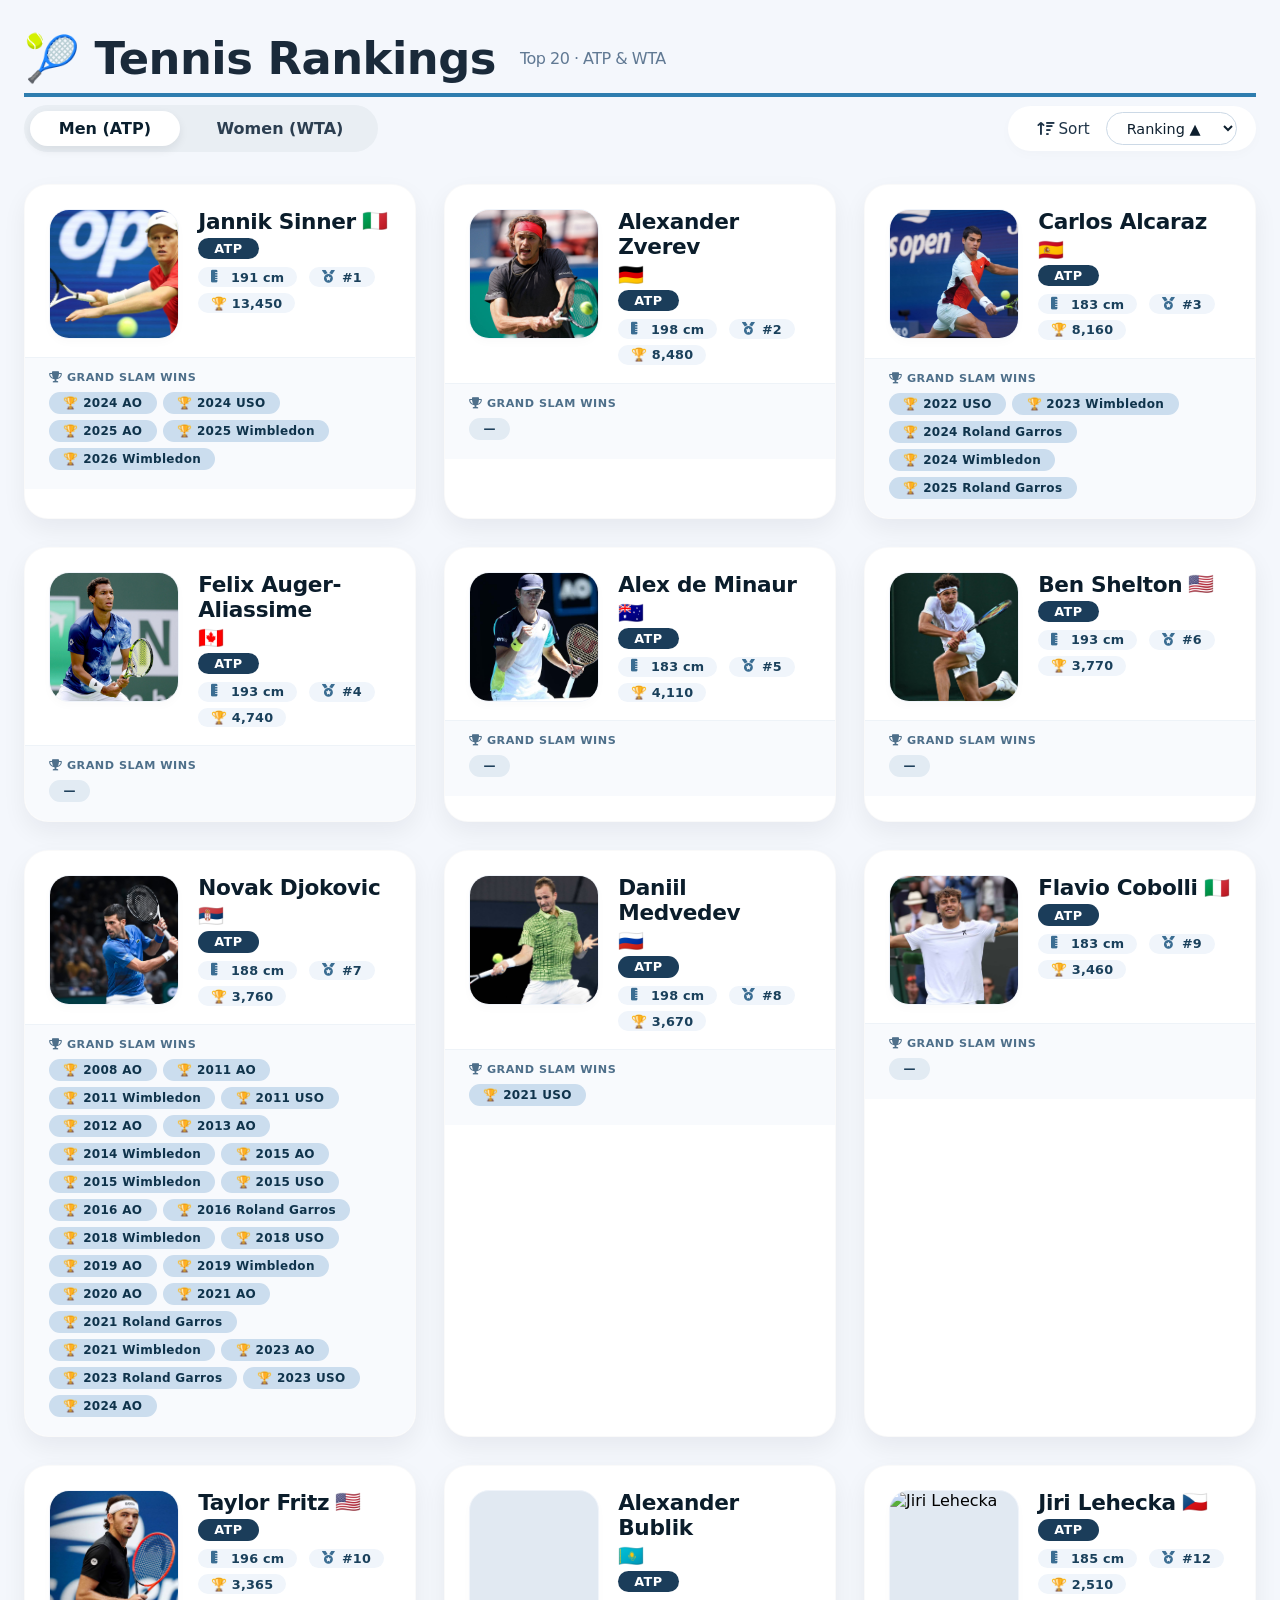
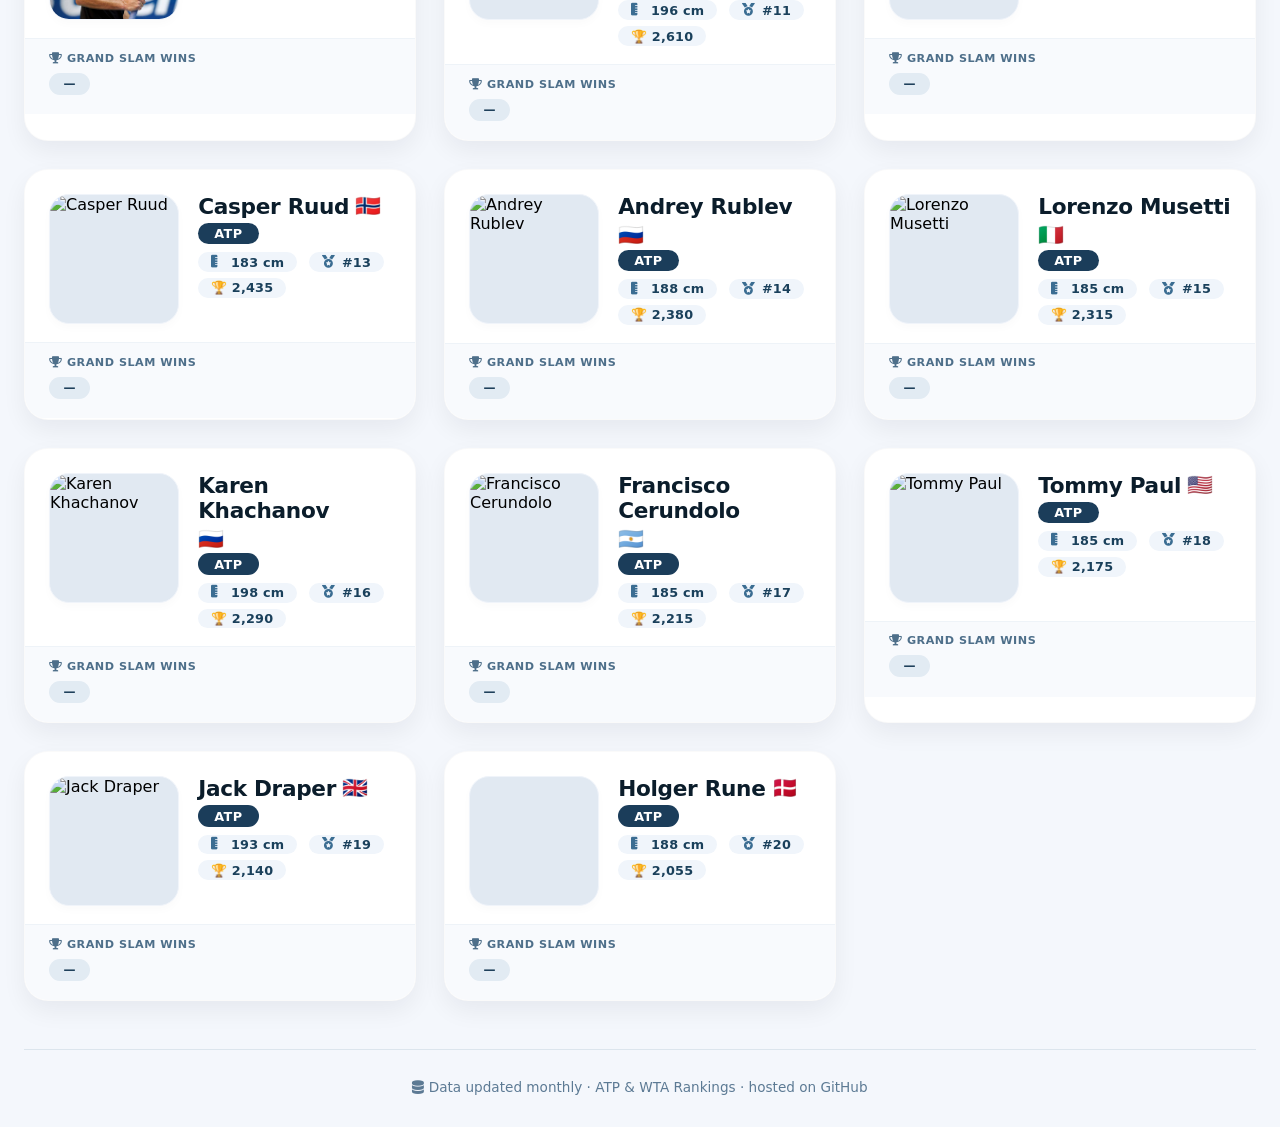
==== commit badf8737: "Implement lightbox for player images Added lightbox functionality for player images and improved eve" ====
--- a/docs/index.html
+++ b/docs/index.html
@@ -40,6 +40,15 @@
     </footer>
   </div>
 
+  <!-- Lightbox -->
+  <div id="lightbox" class="lightbox-overlay">
+    <div class="lightbox-content">
+      <button class="lightbox-close" id="lightboxClose">&times;</button>
+      <img id="lightboxImage" class="lightbox-image" src="" alt="Player photo" />
+      <div id="lightboxCaption" class="lightbox-caption"></div>
+    </div>
+  </div>
+
   <script>
     (function() {
       "use strict";
@@ -48,14 +57,51 @@
       const grid = document.getElementById('waterfallGrid');
       const sortSelect = document.getElementById('sortSelect');
       const genderTabs = document.querySelectorAll('.gender-tab');
+      const lightbox = document.getElementById('lightbox');
+      const lightboxImage = document.getElementById('lightboxImage');
+      const lightboxCaption = document.getElementById('lightboxCaption');
+      const lightboxClose = document.getElementById('lightboxClose');
 
       // state
-      let currentGender = 'men'; // default to men
+      let currentGender = 'men';
       let currentSort = 'ranking';
       let playersData = [];
 
       // --------------------------------------------------------------
-      // 1. FETCH JSON from separate files based on gender
+      // 1. LIGHTBOX FUNCTIONS
+      // --------------------------------------------------------------
+      function openLightbox(imageSrc, playerName) {
+        lightboxImage.src = imageSrc;
+        lightboxImage.alt = playerName;
+        lightboxCaption.textContent = playerName;
+        lightbox.classList.add('active');
+        document.body.style.overflow = 'hidden'; // Prevent scrolling
+      }
+
+      function closeLightbox() {
+        lightbox.classList.remove('active');
+        document.body.style.overflow = ''; // Restore scrolling
+      }
+
+      // Click on overlay to close
+      lightbox.addEventListener('click', function(e) {
+        if (e.target === this) {
+          closeLightbox();
+        }
+      });
+
+      // Close button
+      lightboxClose.addEventListener('click', closeLightbox);
+
+      // Escape key to close
+      document.addEventListener('keydown', function(e) {
+        if (e.key === 'Escape' && lightbox.classList.contains('active')) {
+          closeLightbox();
+        }
+      });
+
+      // --------------------------------------------------------------
+      // 2. FETCH JSON from separate files based on gender
       // --------------------------------------------------------------
       async function loadPlayers(gender) {
         try {
@@ -77,7 +123,7 @@
       }
 
       // --------------------------------------------------------------
-      // 2. FALLBACK data – in case JSON fetch fails
+      // 3. FALLBACK data – in case JSON fetch fails
       // --------------------------------------------------------------
       function getFallbackData(gender) {
         if (gender === 'men') {
@@ -105,32 +151,32 @@
           ];
         } else {
           return [
-            { id: 21, name: "Iga Swiatek", nationality: "🇵🇱", height: "176 cm", ranking: 1, points: 11185, grandSlams: ["2020 FO", "2022 FO", "2023 FO", "2024 FO"], photo: "assets/images/swiatek.jpg" },
-            { id: 22, name: "Aryna Sabalenka", nationality: "🇧🇾", height: "182 cm", ranking: 2, points: 8716, grandSlams: ["2023 AO", "2024 AO"], photo: "assets/images/sabalenka.jpg" },
-            { id: 23, name: "Coco Gauff", nationality: "🇺🇸", height: "175 cm", ranking: 3, points: 7633, grandSlams: ["2023 USO"], photo: "assets/images/gauff.jpg" },
-            { id: 24, name: "Elena Rybakina", nationality: "🇰🇿", height: "184 cm", ranking: 4, points: 6876, grandSlams: ["2022 WB"], photo: "assets/images/rybakina.jpg" },
-            { id: 25, name: "Jasmine Paolini", nationality: "🇮🇹", height: "163 cm", ranking: 5, points: 5353, grandSlams: ["—"], photo: "assets/images/paolini.jpg" },
-            { id: 26, name: "Jessica Pegula", nationality: "🇺🇸", height: "170 cm", ranking: 6, points: 4975, grandSlams: ["—"], photo: "assets/images/pegula.jpg" },
-            { id: 27, name: "Zheng Qinwen", nationality: "🇨🇳", height: "178 cm", ranking: 7, points: 3985, grandSlams: ["2024 AO"], photo: "assets/images/zheng.jpg" },
-            { id: 28, name: "Maria Sakkari", nationality: "🇬🇷", height: "172 cm", ranking: 8, points: 3955, grandSlams: ["—"], photo: "assets/images/sakkari.jpg" },
-            { id: 29, name: "Danielle Collins", nationality: "🇺🇸", height: "178 cm", ranking: 9, points: 3722, grandSlams: ["—"], photo: "assets/images/collins.jpg" },
-            { id: 30, name: "Barbora Krejcikova", nationality: "🇨🇿", height: "178 cm", ranking: 10, points: 3585, grandSlams: ["2021 FO"], photo: "assets/images/krejcikova.jpg" },
-            { id: 31, name: "Emma Navarro", nationality: "🇺🇸", height: "170 cm", ranking: 11, points: 3478, grandSlams: ["—"], photo: "assets/images/navarro.jpg" },
-            { id: 32, name: "Daria Kasatkina", nationality: "🇷🇺", height: "170 cm", ranking: 12, points: 3334, grandSlams: ["—"], photo: "assets/images/kasatkina.jpg" },
-            { id: 33, name: "Anna Kalinskaya", nationality: "🇷🇺", height: "175 cm", ranking: 13, points: 3175, grandSlams: ["—"], photo: "assets/images/kalinskaya.jpg" },
-            { id: 34, name: "Marta Kostyuk", nationality: "🇺🇦", height: "175 cm", ranking: 14, points: 2980, grandSlams: ["—"], photo: "assets/images/kostyuk.jpg" },
-            { id: 35, name: "Liudmila Samsonova", nationality: "🇷🇺", height: "180 cm", ranking: 15, points: 2890, grandSlams: ["—"], photo: "assets/images/samsonova.jpg" },
-            { id: 36, name: "Elina Svitolina", nationality: "🇺🇦", height: "174 cm", ranking: 16, points: 2790, grandSlams: ["—"], photo: "assets/images/svitolina.jpg" },
-            { id: 37, name: "Beatriz Haddad Maia", nationality: "🇧🇷", height: "185 cm", ranking: 17, points: 2720, grandSlams: ["—"], photo: "assets/images/haddadmaia.jpg" },
-            { id: 38, name: "Madison Keys", nationality: "🇺🇸", height: "178 cm", ranking: 18, points: 2680, grandSlams: ["—"], photo: "assets/images/keys.jpg" },
-            { id: 39, name: "Victoria Azarenka", nationality: "🇧🇾", height: "183 cm", ranking: 19, points: 2625, grandSlams: ["2012 AO", "2013 AO"], photo: "assets/images/azarenka.jpg" },
-            { id: 40, name: "Ons Jabeur", nationality: "🇹🇳", height: "167 cm", ranking: 20, points: 2575, grandSlams: ["—"], photo: "assets/images/jabeur.jpg" }
+            { id: 1, name: "Iga Swiatek", nationality: "🇵🇱", height: "176 cm", ranking: 1, points: 11185, grandSlams: ["2020 FO", "2022 FO", "2023 FO", "2024 FO"], photo: "assets/images/swiatek.jpg" },
+            { id: 2, name: "Aryna Sabalenka", nationality: "🇧🇾", height: "182 cm", ranking: 2, points: 8716, grandSlams: ["2023 AO", "2024 AO"], photo: "assets/images/sabalenka.jpg" },
+            { id: 3, name: "Coco Gauff", nationality: "🇺🇸", height: "175 cm", ranking: 3, points: 7633, grandSlams: ["2023 USO"], photo: "assets/images/gauff.jpg" },
+            { id: 4, name: "Elena Rybakina", nationality: "🇰🇿", height: "184 cm", ranking: 4, points: 6876, grandSlams: ["2022 WB"], photo: "assets/images/rybakina.jpg" },
+            { id: 5, name: "Jasmine Paolini", nationality: "🇮🇹", height: "163 cm", ranking: 5, points: 5353, grandSlams: ["—"], photo: "assets/images/paolini.jpg" },
+            { id: 6, name: "Jessica Pegula", nationality: "🇺🇸", height: "170 cm", ranking: 6, points: 4975, grandSlams: ["—"], photo: "assets/images/pegula.jpg" },
+            { id: 7, name: "Zheng Qinwen", nationality: "🇨🇳", height: "178 cm", ranking: 7, points: 3985, grandSlams: ["2024 AO"], photo: "assets/images/zheng.jpg" },
+            { id: 8, name: "Maria Sakkari", nationality: "🇬🇷", height: "172 cm", ranking: 8, points: 3955, grandSlams: ["—"], photo: "assets/images/sakkari.jpg" },
+            { id: 9, name: "Danielle Collins", nationality: "🇺🇸", height: "178 cm", ranking: 9, points: 3722, grandSlams: ["—"], photo: "assets/images/collins.jpg" },
+            { id: 10, name: "Barbora Krejcikova", nationality: "🇨🇿", height: "178 cm", ranking: 10, points: 3585, grandSlams: ["2021 FO"], photo: "assets/images/krejcikova.jpg" },
+            { id: 11, name: "Emma Navarro", nationality: "🇺🇸", height: "170 cm", ranking: 11, points: 3478, grandSlams: ["—"], photo: "assets/images/navarro.jpg" },
+            { id: 12, name: "Daria Kasatkina", nationality: "🇷🇺", height: "170 cm", ranking: 12, points: 3334, grandSlams: ["—"], photo: "assets/images/kasatkina.jpg" },
+            { id: 13, name: "Anna Kalinskaya", nationality: "🇷🇺", height: "175 cm", ranking: 13, points: 3175, grandSlams: ["—"], photo: "assets/images/kalinskaya.jpg" },
+            { id: 14, name: "Marta Kostyuk", nationality: "🇺🇦", height: "175 cm", ranking: 14, points: 2980, grandSlams: ["—"], photo: "assets/images/kostyuk.jpg" },
+            { id: 15, name: "Liudmila Samsonova", nationality: "🇷🇺", height: "180 cm", ranking: 15, points: 2890, grandSlams: ["—"], photo: "assets/images/samsonova.jpg" },
+            { id: 16, name: "Elina Svitolina", nationality: "🇺🇦", height: "174 cm", ranking: 16, points: 2790, grandSlams: ["—"], photo: "assets/images/svitolina.jpg" },
+            { id: 17, name: "Beatriz Haddad Maia", nationality: "🇧🇷", height: "185 cm", ranking: 17, points: 2720, grandSlams: ["—"], photo: "assets/images/haddadmaia.jpg" },
+            { id: 18, name: "Madison Keys", nationality: "🇺🇸", height: "178 cm", ranking: 18, points: 2680, grandSlams: ["—"], photo: "assets/images/keys.jpg" },
+            { id: 19, name: "Victoria Azarenka", nationality: "🇧🇾", height: "183 cm", ranking: 19, points: 2625, grandSlams: ["2012 AO", "2013 AO"], photo: "assets/images/azarenka.jpg" },
+            { id: 20, name: "Ons Jabeur", nationality: "🇹🇳", height: "167 cm", ranking: 20, points: 2575, grandSlams: ["—"], photo: "assets/images/jabeur.jpg" }
           ];
         }
       }
 
       // --------------------------------------------------------------
-      // 3. RENDER function
+      // 4. RENDER function
       // --------------------------------------------------------------
       function render() {
         const sorted = [...playersData].sort((a, b) => {
@@ -166,7 +212,9 @@
           html += `
             <div class="player-card" data-id="${p.id}">
               <div class="card-content">
-                <img class="player-img" src="${imgSrc}" alt="${p.name}" loading="lazy" onerror="this.src='https://ui-avatars.com/api/?name=${encodeURIComponent(p.name)}&background=2e7daf&color=fff&size=130'" />
+                <img class="player-img" src="${imgSrc}" alt="${p.name}" loading="lazy" 
+                     onclick="openLightbox('${imgSrc}', '${p.name}')"
+                     onerror="this.src='https://ui-avatars.com/api/?name=${encodeURIComponent(p.name)}&background=2e7daf&color=fff&size=130'" />
                 <div class="info">
                   <div class="name">
                     ${p.name}
@@ -196,7 +244,7 @@
       }
 
       // --------------------------------------------------------------
-      // 4. EVENT LISTENERS
+      // 5. EVENT LISTENERS
       // --------------------------------------------------------------
       genderTabs.forEach(tab => {
         tab.addEventListener('click', function() {
@@ -213,14 +261,15 @@
       });
 
       // --------------------------------------------------------------
-      // 5. BOOT: load men's data by default
+      // 6. BOOT: load men's data by default
       // --------------------------------------------------------------
       loadPlayers('men');
 
-      // Expose helper for console debugging
-      window.__refresh = () => { loadPlayers(currentGender); };
-      console.log('✅ Tennis Rankings ready. Data loaded from assets/data/');
-      console.log('💡 To force refresh: window.__refresh()');
+      // Make lightbox functions globally accessible for onclick
+      window.openLightbox = openLightbox;
+
+      console.log('✅ Tennis Rankings ready. Click on any player photo to view full size!');
+      console.log('💡 Data loaded from assets/data/');
     })();
   </script>
 </body>
--- a/docs/assets/css/style.css
+++ b/docs/assets/css/style.css
@@ -182,6 +182,12 @@
   flex-shrink: 0;
   box-shadow: 0 4px 8px rgba(0, 0, 0, 0.02);
   border: 1px solid #f0f4fa;
+  cursor: pointer;
+  transition: transform 0.2s;
+}
+
+.player-img:hover {
+  transform: scale(1.03);
 }
 
 /* ---------- PLAYER INFO ---------- */
@@ -313,6 +319,111 @@
   width: 100%;
 }
 
+/* ============================================================
+   LIGHTBOX STYLES
+   ============================================================ */
+.lightbox-overlay {
+  display: none;
+  position: fixed;
+  top: 0;
+  left: 0;
+  width: 100%;
+  height: 100%;
+  background: rgba(0, 0, 0, 0.92);
+  z-index: 9999;
+  justify-content: center;
+  align-items: center;
+  cursor: pointer;
+  animation: fadeIn 0.3s ease;
+}
+
+.lightbox-overlay.active {
+  display: flex;
+}
+
+.lightbox-content {
+  max-width: 90%;
+  max-height: 90%;
+  position: relative;
+  display: flex;
+  flex-direction: column;
+  align-items: center;
+  animation: scaleIn 0.3s ease;
+}
+
+.lightbox-image {
+  max-width: 100%;
+  max-height: 85vh;
+  border-radius: 12px;
+  box-shadow: 0 20px 60px rgba(0, 0, 0, 0.5);
+  object-fit: contain;
+}
+
+.lightbox-caption {
+  color: white;
+  font-size: 1.2rem;
+  font-weight: 600;
+  margin-top: 1rem;
+  text-align: center;
+  padding: 0 1rem;
+}
+
+.lightbox-close {
+  position: absolute;
+  top: -40px;
+  right: -40px;
+  color: white;
+  font-size: 2.5rem;
+  cursor: pointer;
+  background: none;
+  border: none;
+  transition: transform 0.2s;
+  z-index: 10;
+}
+
+.lightbox-close:hover {
+  transform: rotate(90deg) scale(1.1);
+}
+
+/* Lightbox animations */
+@keyframes fadeIn {
+  from {
+    opacity: 0;
+  }
+  to {
+    opacity: 1;
+  }
+}
+
+@keyframes scaleIn {
+  from {
+    transform: scale(0.8);
+    opacity: 0;
+  }
+  to {
+    transform: scale(1);
+    opacity: 1;
+  }
+}
+
+/* Lightbox responsive */
+@media (max-width: 768px) {
+  .lightbox-content {
+    max-width: 95%;
+    max-height: 95%;
+  }
+  
+  .lightbox-close {
+    top: -30px;
+    right: 0;
+    font-size: 2rem;
+  }
+  
+  .lightbox-caption {
+    font-size: 1rem;
+  }
+}
+
 /* ---------- RESPONSIVE ---------- */
 @media (max-width: 768px) {
   .waterfall {
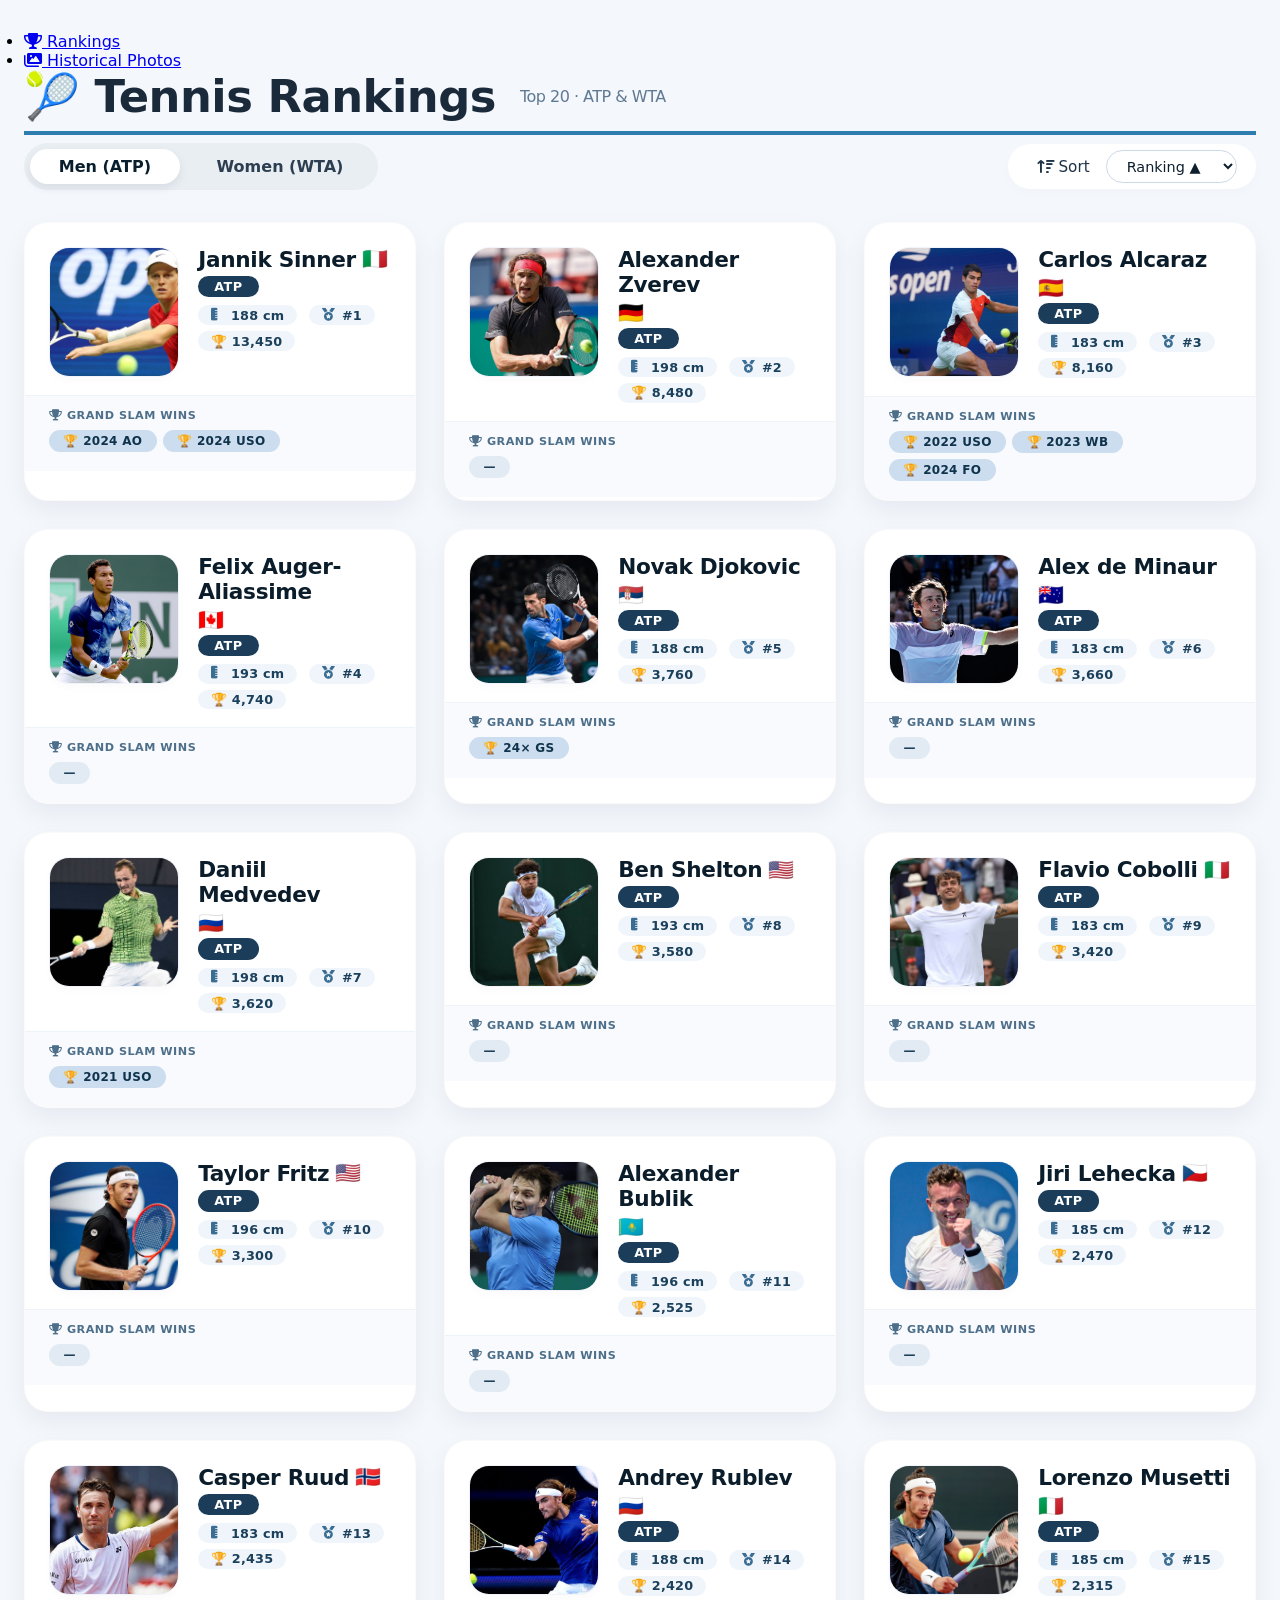
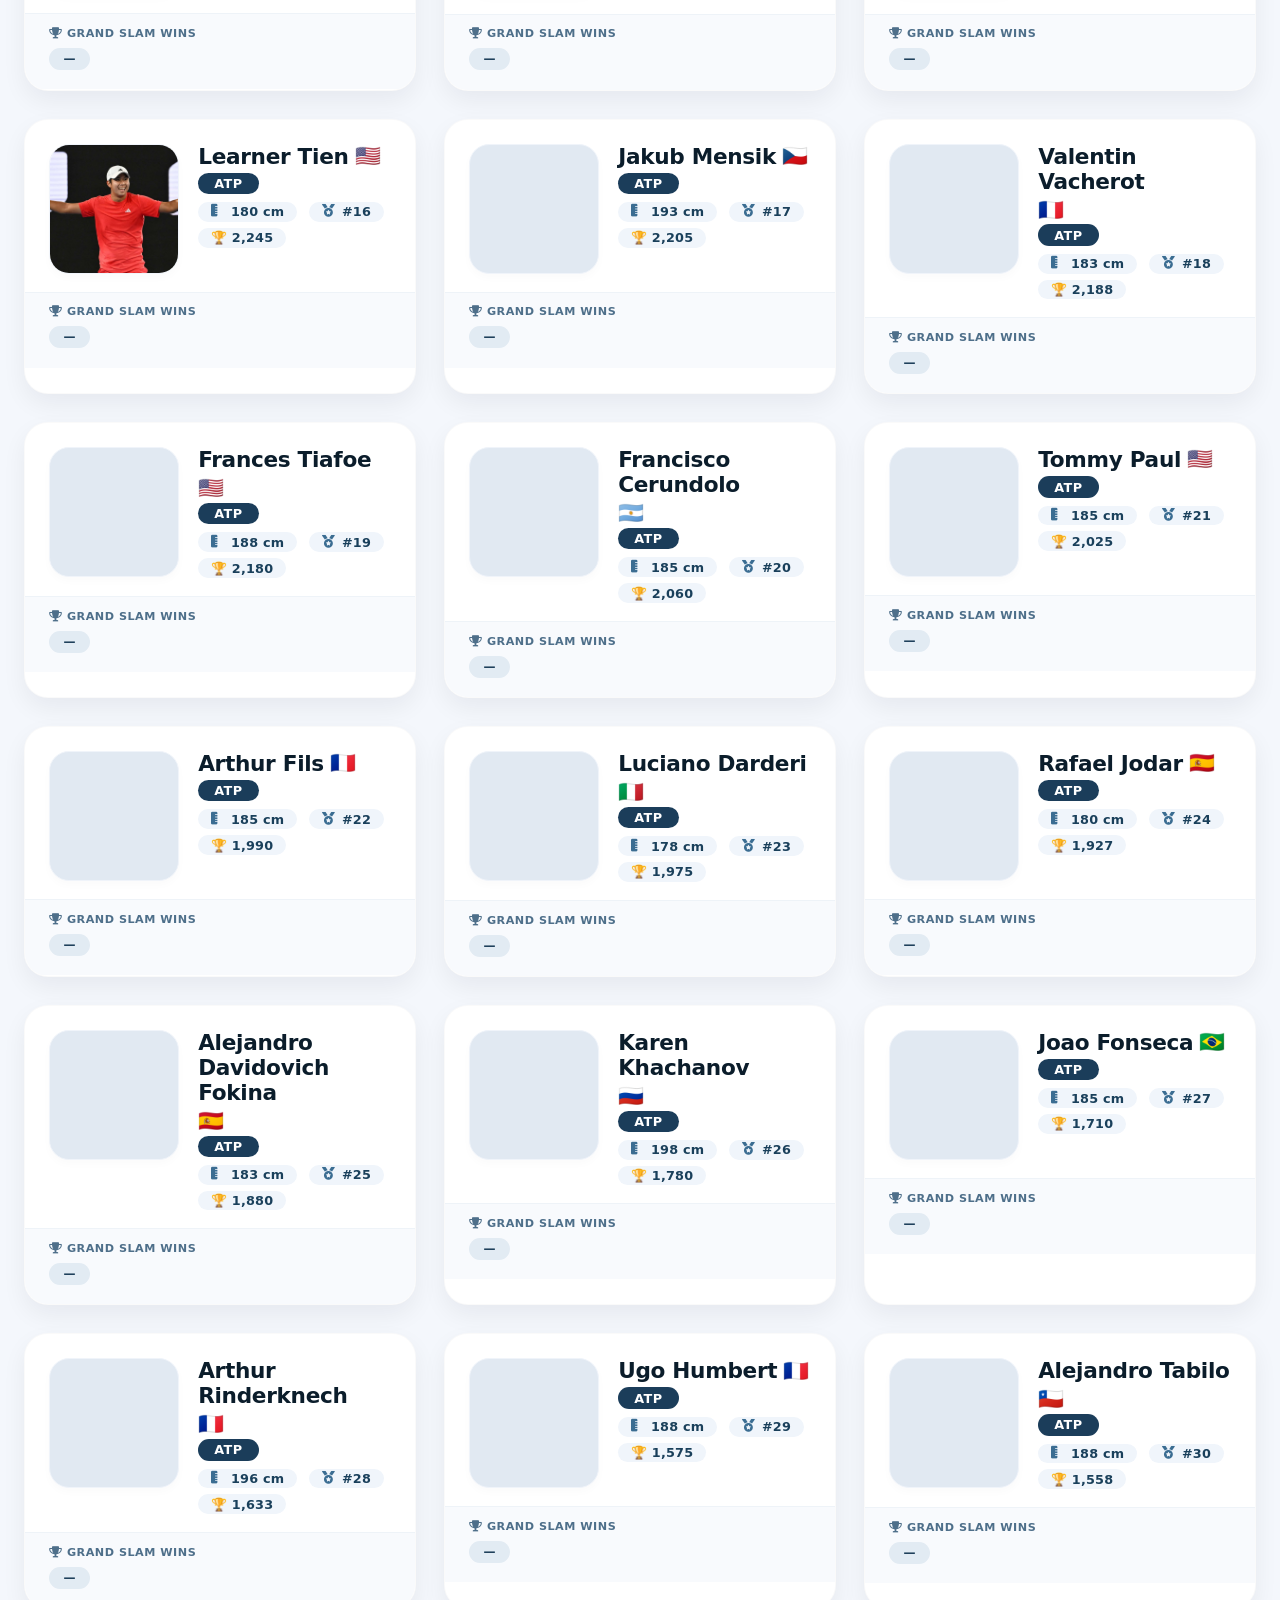
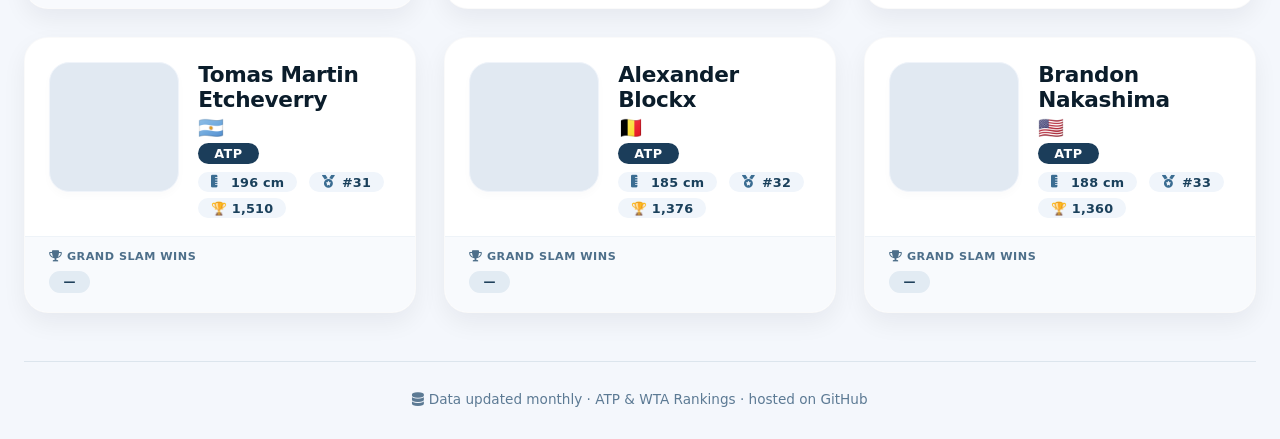
==== commit 6c07a8c1: "Add navigation to index.html" ====
--- a/docs/index.html
+++ b/docs/index.html
@@ -11,6 +11,14 @@
 </head>
 <body>
   <div class="container">
+    <!-- Navigation -->
+    <nav class="main-nav">
+      <ul>
+        <li><a href="index.html" class="active"><i class="fas fa-trophy"></i> Rankings</a></li>
+        <li><a href="history.html"><i class="fas fa-images"></i> Historical Photos</a></li>
+      </ul>
+    </nav>
+
     <header>
       <h1>
         🎾 Tennis Rankings
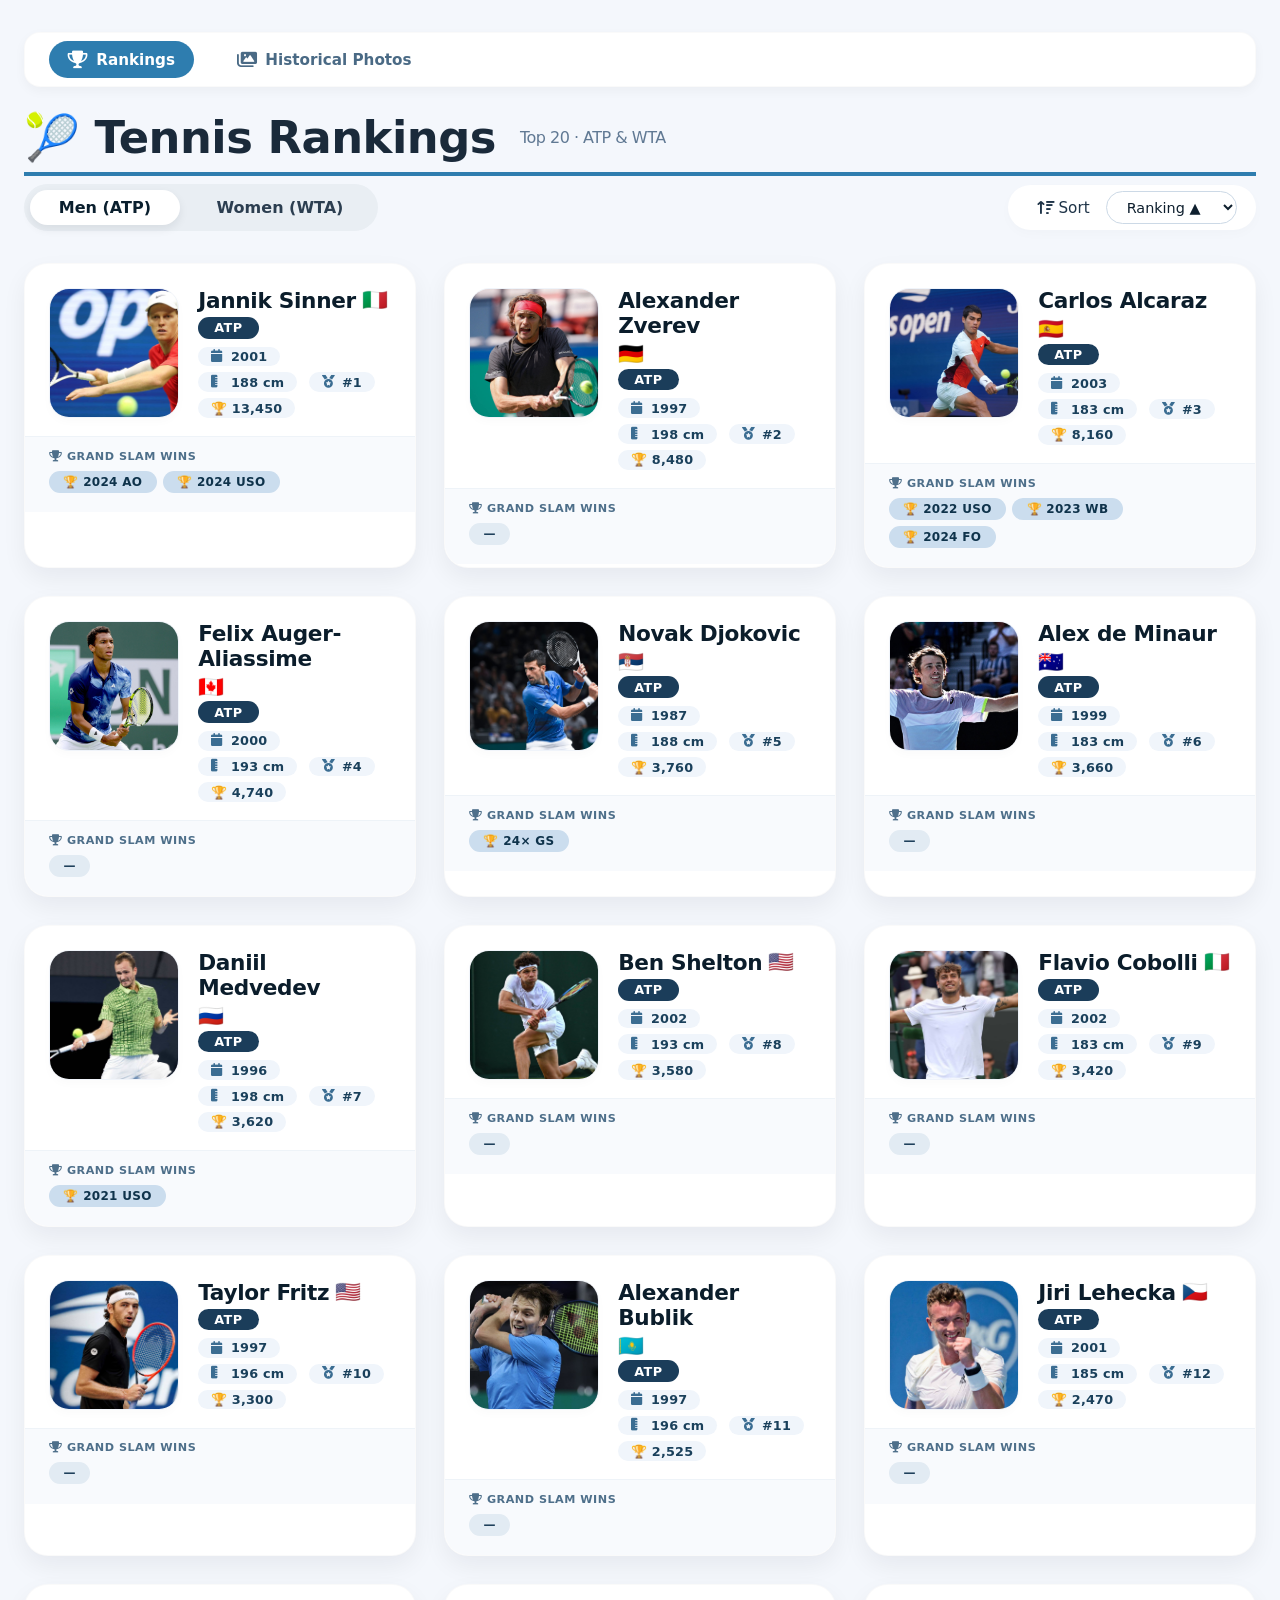
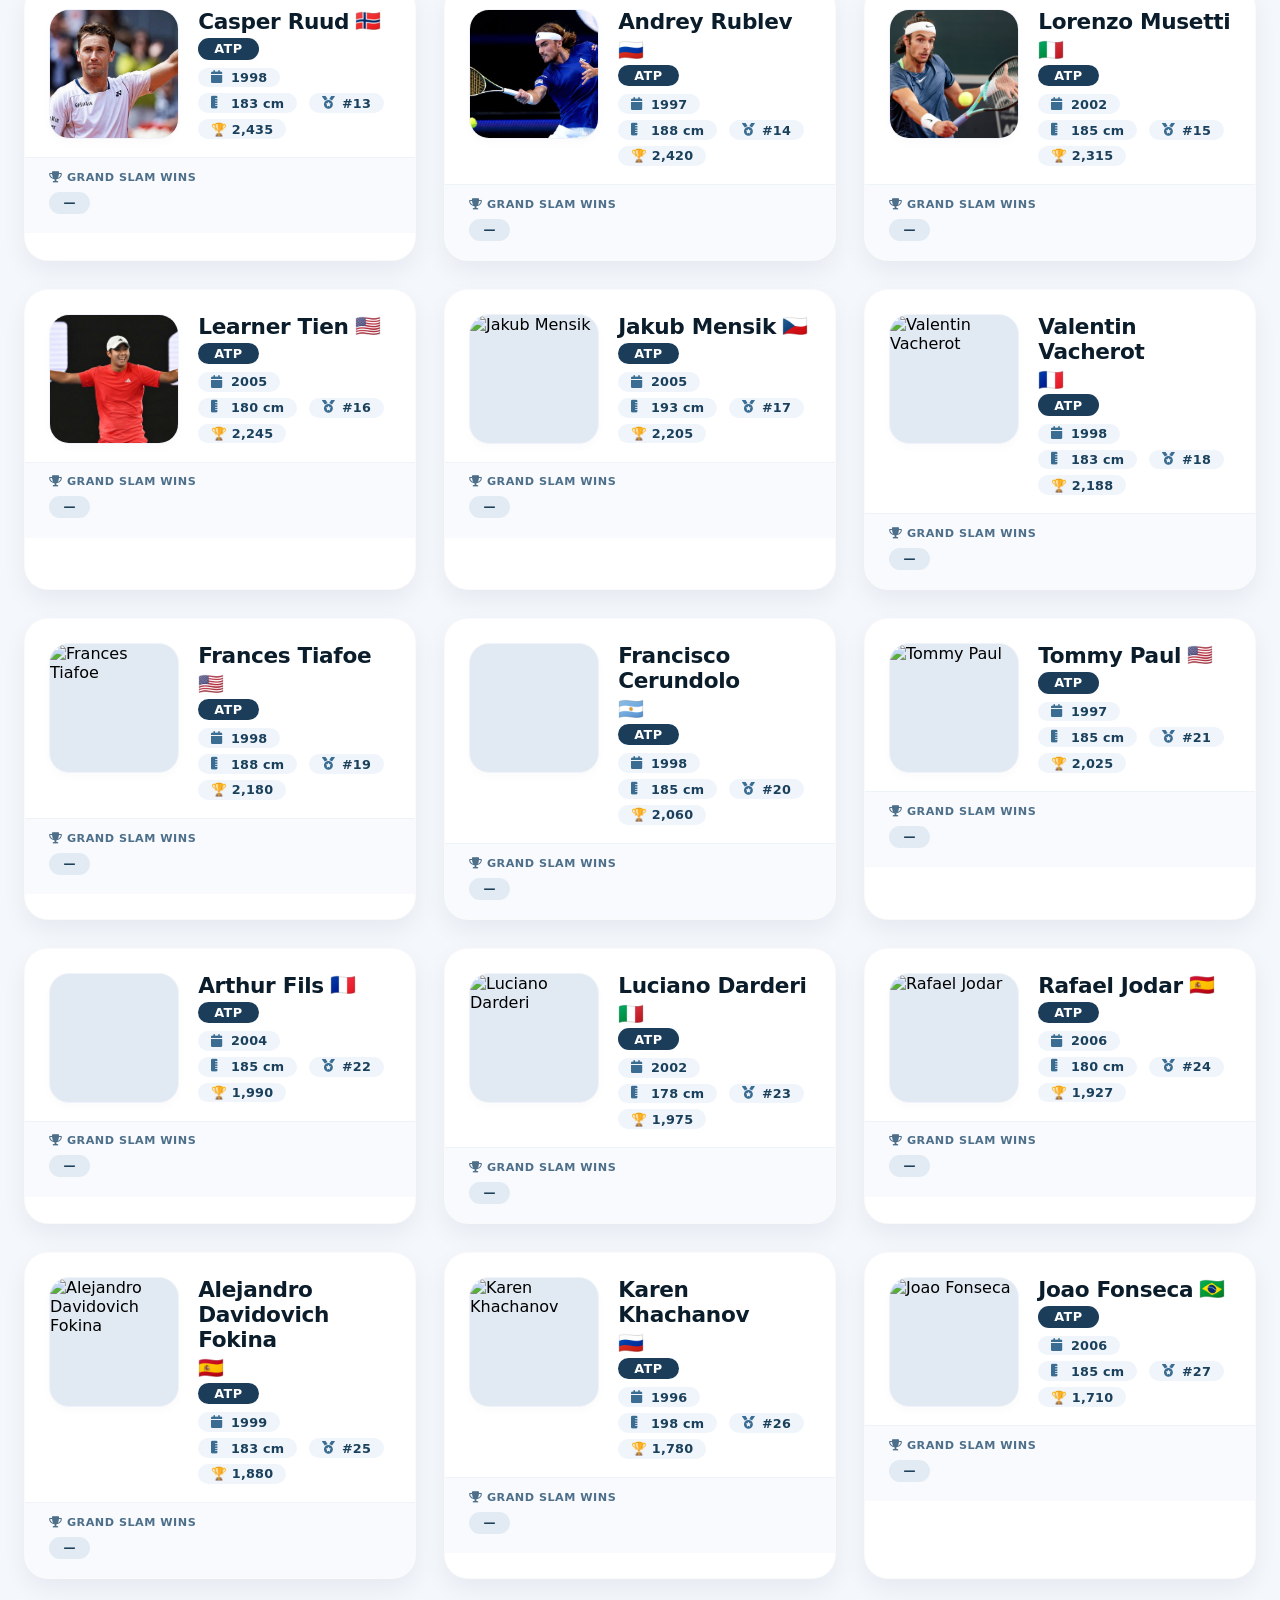
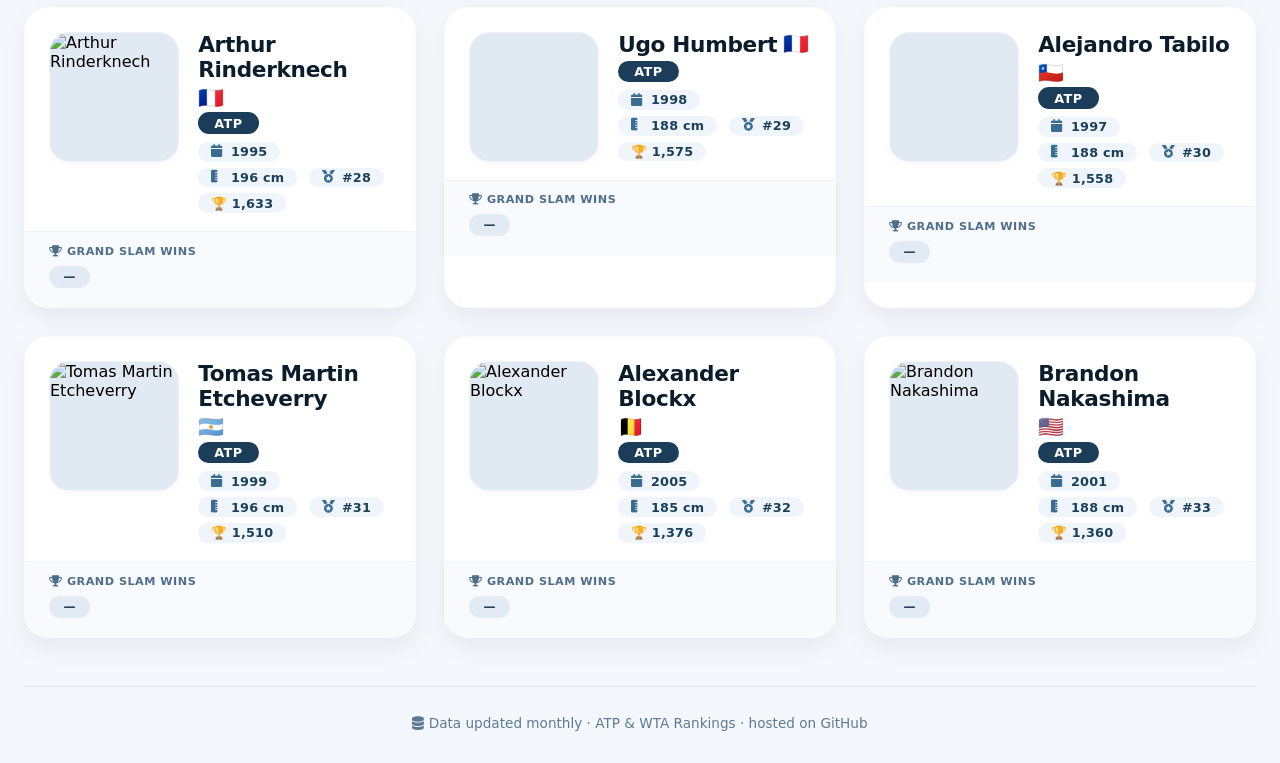
==== commit 59d3605a: "Update index.html" ====
--- a/docs/index.html
+++ b/docs/index.html
@@ -83,25 +83,18 @@
         lightboxImage.alt = playerName;
         lightboxCaption.textContent = playerName;
         lightbox.classList.add('active');
-        document.body.style.overflow = 'hidden'; // Prevent scrolling
+        document.body.style.overflow = 'hidden';
       }
 
       function closeLightbox() {
         lightbox.classList.remove('active');
-        document.body.style.overflow = ''; // Restore scrolling
-      }
-
-      // Click on overlay to close
+        document.body.style.overflow = '';
+      }
+
       lightbox.addEventListener('click', function(e) {
-        if (e.target === this) {
-          closeLightbox();
-        }
-      });
-
-      // Close button
+        if (e.target === this) closeLightbox();
+      });
       lightboxClose.addEventListener('click', closeLightbox);
-
-      // Escape key to close
       document.addEventListener('keydown', function(e) {
         if (e.key === 'Escape' && lightbox.classList.contains('active')) {
           closeLightbox();
@@ -109,7 +102,7 @@
       });
 
       // --------------------------------------------------------------
-      // 2. FETCH JSON from separate files based on gender
+      // 2. FETCH JSON
       // --------------------------------------------------------------
       async function loadPlayers(gender) {
         try {
@@ -131,70 +124,30 @@
       }
 
       // --------------------------------------------------------------
-      // 3. FALLBACK data – in case JSON fetch fails
+      // 3. FALLBACK DATA
       // --------------------------------------------------------------
       function getFallbackData(gender) {
         if (gender === 'men') {
           return [
-            { id: 1, name: "Jannik Sinner", nationality: "🇮🇹", height: "188 cm", ranking: 1, points: 11330, grandSlams: ["2024 AO", "2024 USO"], photo: "assets/images/sinner.jpg" },
-            { id: 2, name: "Alexander Zverev", nationality: "🇩🇪", height: "198 cm", ranking: 2, points: 8135, grandSlams: ["—"], photo: "assets/images/zverev.jpg" },
-            { id: 3, name: "Carlos Alcaraz", nationality: "🇪🇸", height: "183 cm", ranking: 3, points: 7910, grandSlams: ["2022 USO", "2023 WB", "2024 FO"], photo: "assets/images/alcaraz.jpg" },
-            { id: 4, name: "Taylor Fritz", nationality: "🇺🇸", height: "196 cm", ranking: 4, points: 5350, grandSlams: ["—"], photo: "assets/images/fritz.jpg" },
-            { id: 5, name: "Daniil Medvedev", nationality: "🇷🇺", height: "198 cm", ranking: 5, points: 5035, grandSlams: ["2021 USO"], photo: "assets/images/medvedev.jpg" },
-            { id: 6, name: "Casper Ruud", nationality: "🇳🇴", height: "183 cm", ranking: 6, points: 4565, grandSlams: ["—"], photo: "assets/images/ruud.jpg" },
-            { id: 7, name: "Novak Djokovic", nationality: "🇷🇸", height: "188 cm", ranking: 7, points: 4510, grandSlams: ["24× GS"], photo: "assets/images/djokovic.jpg" },
-            { id: 8, name: "Andrey Rublev", nationality: "🇷🇺", height: "188 cm", ranking: 8, points: 4420, grandSlams: ["—"], photo: "assets/images/rublev.jpg" },
-            { id: 9, name: "Alex de Minaur", nationality: "🇦🇺", height: "183 cm", ranking: 9, points: 4195, grandSlams: ["—"], photo: "assets/images/deminaur.jpg" },
-            { id: 10, name: "Tommy Paul", nationality: "🇺🇸", height: "185 cm", ranking: 10, points: 3860, grandSlams: ["—"], photo: "assets/images/paul.jpg" },
-            { id: 11, name: "Stefanos Tsitsipas", nationality: "🇬🇷", height: "193 cm", ranking: 11, points: 3775, grandSlams: ["—"], photo: "assets/images/tsitsipas.jpg" },
-            { id: 12, name: "Lorenzo Musetti", nationality: "🇮🇹", height: "185 cm", ranking: 12, points: 3650, grandSlams: ["—"], photo: "assets/images/musetti.jpg" },
-            { id: 13, name: "Holger Rune", nationality: "🇩🇰", height: "188 cm", ranking: 13, points: 3405, grandSlams: ["—"], photo: "assets/images/rune.jpg" },
-            { id: 14, name: "Jack Draper", nationality: "🇬🇧", height: "193 cm", ranking: 14, points: 3365, grandSlams: ["—"], photo: "assets/images/draper.jpg" },
-            { id: 15, name: "Grigor Dimitrov", nationality: "🇧🇬", height: "191 cm", ranking: 15, points: 3235, grandSlams: ["—"], photo: "assets/images/dimitrov.jpg" },
-            { id: 16, name: "Frances Tiafoe", nationality: "🇺🇸", height: "188 cm", ranking: 16, points: 3045, grandSlams: ["—"], photo: "assets/images/tiafoe.jpg" },
-            { id: 17, name: "Hubert Hurkacz", nationality: "🇵🇱", height: "196 cm", ranking: 17, points: 3035, grandSlams: ["—"], photo: "assets/images/hurkacz.jpg" },
-            { id: 18, name: "Ben Shelton", nationality: "🇺🇸", height: "193 cm", ranking: 18, points: 3000, grandSlams: ["—"], photo: "assets/images/shelton.jpg" },
-            { id: 19, name: "Karen Khachanov", nationality: "🇷🇺", height: "198 cm", ranking: 19, points: 2935, grandSlams: ["—"], photo: "assets/images/khachanov.jpg" },
-            { id: 20, name: "Ugo Humbert", nationality: "🇫🇷", height: "188 cm", ranking: 20, points: 2905, grandSlams: ["—"], photo: "assets/images/humbert.jpg" }
+            { id: 1, name: "Jannik Sinner", nationality: "🇮🇹", birthYear: 2001, height: "188 cm", ranking: 1, points: 11330, grandSlams: ["2024 AO", "2024 USO"], photo: "assets/images/sinner.jpg" },
+            { id: 2, name: "Alexander Zverev", nationality: "🇩🇪", birthYear: 1997, height: "198 cm", ranking: 2, points: 8135, grandSlams: ["—"], photo: "assets/images/zverev.jpg" }
           ];
         } else {
           return [
-            { id: 1, name: "Iga Swiatek", nationality: "🇵🇱", height: "176 cm", ranking: 1, points: 11185, grandSlams: ["2020 FO", "2022 FO", "2023 FO", "2024 FO"], photo: "assets/images/swiatek.jpg" },
-            { id: 2, name: "Aryna Sabalenka", nationality: "🇧🇾", height: "182 cm", ranking: 2, points: 8716, grandSlams: ["2023 AO", "2024 AO"], photo: "assets/images/sabalenka.jpg" },
-            { id: 3, name: "Coco Gauff", nationality: "🇺🇸", height: "175 cm", ranking: 3, points: 7633, grandSlams: ["2023 USO"], photo: "assets/images/gauff.jpg" },
-            { id: 4, name: "Elena Rybakina", nationality: "🇰🇿", height: "184 cm", ranking: 4, points: 6876, grandSlams: ["2022 WB"], photo: "assets/images/rybakina.jpg" },
-            { id: 5, name: "Jasmine Paolini", nationality: "🇮🇹", height: "163 cm", ranking: 5, points: 5353, grandSlams: ["—"], photo: "assets/images/paolini.jpg" },
-            { id: 6, name: "Jessica Pegula", nationality: "🇺🇸", height: "170 cm", ranking: 6, points: 4975, grandSlams: ["—"], photo: "assets/images/pegula.jpg" },
-            { id: 7, name: "Zheng Qinwen", nationality: "🇨🇳", height: "178 cm", ranking: 7, points: 3985, grandSlams: ["2024 AO"], photo: "assets/images/zheng.jpg" },
-            { id: 8, name: "Maria Sakkari", nationality: "🇬🇷", height: "172 cm", ranking: 8, points: 3955, grandSlams: ["—"], photo: "assets/images/sakkari.jpg" },
-            { id: 9, name: "Danielle Collins", nationality: "🇺🇸", height: "178 cm", ranking: 9, points: 3722, grandSlams: ["—"], photo: "assets/images/collins.jpg" },
-            { id: 10, name: "Barbora Krejcikova", nationality: "🇨🇿", height: "178 cm", ranking: 10, points: 3585, grandSlams: ["2021 FO"], photo: "assets/images/krejcikova.jpg" },
-            { id: 11, name: "Emma Navarro", nationality: "🇺🇸", height: "170 cm", ranking: 11, points: 3478, grandSlams: ["—"], photo: "assets/images/navarro.jpg" },
-            { id: 12, name: "Daria Kasatkina", nationality: "🇷🇺", height: "170 cm", ranking: 12, points: 3334, grandSlams: ["—"], photo: "assets/images/kasatkina.jpg" },
-            { id: 13, name: "Anna Kalinskaya", nationality: "🇷🇺", height: "175 cm", ranking: 13, points: 3175, grandSlams: ["—"], photo: "assets/images/kalinskaya.jpg" },
-            { id: 14, name: "Marta Kostyuk", nationality: "🇺🇦", height: "175 cm", ranking: 14, points: 2980, grandSlams: ["—"], photo: "assets/images/kostyuk.jpg" },
-            { id: 15, name: "Liudmila Samsonova", nationality: "🇷🇺", height: "180 cm", ranking: 15, points: 2890, grandSlams: ["—"], photo: "assets/images/samsonova.jpg" },
-            { id: 16, name: "Elina Svitolina", nationality: "🇺🇦", height: "174 cm", ranking: 16, points: 2790, grandSlams: ["—"], photo: "assets/images/svitolina.jpg" },
-            { id: 17, name: "Beatriz Haddad Maia", nationality: "🇧🇷", height: "185 cm", ranking: 17, points: 2720, grandSlams: ["—"], photo: "assets/images/haddadmaia.jpg" },
-            { id: 18, name: "Madison Keys", nationality: "🇺🇸", height: "178 cm", ranking: 18, points: 2680, grandSlams: ["—"], photo: "assets/images/keys.jpg" },
-            { id: 19, name: "Victoria Azarenka", nationality: "🇧🇾", height: "183 cm", ranking: 19, points: 2625, grandSlams: ["2012 AO", "2013 AO"], photo: "assets/images/azarenka.jpg" },
-            { id: 20, name: "Ons Jabeur", nationality: "🇹🇳", height: "167 cm", ranking: 20, points: 2575, grandSlams: ["—"], photo: "assets/images/jabeur.jpg" }
+            { id: 1, name: "Iga Swiatek", nationality: "🇵🇱", birthYear: 2001, height: "176 cm", ranking: 1, points: 11185, grandSlams: ["2020 FO", "2022 FO", "2023 FO", "2024 FO"], photo: "assets/images/swiatek.jpg" },
+            { id: 2, name: "Aryna Sabalenka", nationality: "🇧🇾", birthYear: 1998, height: "182 cm", ranking: 2, points: 8716, grandSlams: ["2023 AO", "2024 AO"], photo: "assets/images/sabalenka.jpg" }
           ];
         }
       }
 
       // --------------------------------------------------------------
-      // 4. RENDER function
+      // 4. RENDER FUNCTION - WITH BIRTH YEAR
       // --------------------------------------------------------------
       function render() {
         const sorted = [...playersData].sort((a, b) => {
-          if (currentSort === 'name') {
-            return a.name.localeCompare(b.name);
-          } else if (currentSort === 'points') {
-            return b.points - a.points;
-          } else {
-            return a.ranking - b.ranking;
-          }
+          if (currentSort === 'name') return a.name.localeCompare(b.name);
+          if (currentSort === 'points') return b.points - a.points;
+          return a.ranking - b.ranking;
         });
 
         if (sorted.length === 0) {
@@ -214,8 +167,8 @@
 
           const imgSrc = p.photo && p.photo.trim() !== '' ? p.photo : `https://ui-avatars.com/api/?name=${encodeURIComponent(p.name)}&background=2e7daf&color=fff&size=130`;
 
-          // Format points with commas
           const formattedPoints = p.points ? p.points.toLocaleString() : '—';
+          const birthYear = p.birthYear || '—';
 
           html += `
             <div class="player-card" data-id="${p.id}">
@@ -232,6 +185,7 @@
                     <span class="${tourClass}">${tourLabel}</span>
                   </div>
                   <div class="detail-row">
+                    <span><i class="fas fa-calendar"></i> ${birthYear}</span>
                     <span><i class="fas fa-ruler-vertical"></i> ${p.height || '—'}</span>
                     <span><i class="fas fa-medal"></i> #${p.ranking}</span>
                     <span class="${pointsClass}">🏆 ${formattedPoints}</span>
@@ -269,15 +223,11 @@
       });
 
       // --------------------------------------------------------------
-      // 6. BOOT: load men's data by default
+      // 6. BOOT
       // --------------------------------------------------------------
       loadPlayers('men');
-
-      // Make lightbox functions globally accessible for onclick
       window.openLightbox = openLightbox;
-
       console.log('✅ Tennis Rankings ready. Click on any player photo to view full size!');
-      console.log('💡 Data loaded from assets/data/');
     })();
   </script>
 </body>
--- a/docs/assets/css/style.css
+++ b/docs/assets/css/style.css
@@ -473,3 +473,191 @@
     margin-right: auto;
   }
 }
+
+/* ============================================================
+   NAVIGATION
+   ============================================================ */
+.main-nav {
+  background: white;
+  border-radius: 16px;
+  padding: 0.5rem 1.5rem;
+  margin-bottom: 1.5rem;
+  box-shadow: 0 4px 12px rgba(0, 0, 0, 0.04);
+  border: 1px solid rgba(0, 0, 0, 0.02);
+}
+
+.main-nav ul {
+  list-style: none;
+  display: flex;
+  gap: 1.5rem;
+  padding: 0;
+  margin: 0;
+}
+
+.main-nav ul li a {
+  display: flex;
+  align-items: center;
+  gap: 8px;
+  padding: 0.6rem 1.2rem;
+  border-radius: 30px;
+  text-decoration: none;
+  color: #4a6a85;
+  font-weight: 600;
+  font-size: 0.95rem;
+  transition: all 0.2s;
+}
+
+.main-nav ul li a:hover {
+  background: #f0f5fb;
+  color: #1a3a5a;
+}
+
+.main-nav ul li a.active {
+  background: #2e7daf;
+  color: white;
+}
+
+.main-nav ul li a i {
+  font-size: 1.1rem;
+}
+
+/* ============================================================
+   HISTORY PAGE STYLES
+   ============================================================ */
+.history-tabs {
+  display: flex;
+  gap: 8px;
+  background: #e9eef3;
+  padding: 6px;
+  border-radius: 40px;
+}
+
+.history-tab {
+  padding: 0.5rem 1.8rem;
+  border: none;
+  border-radius: 30px;
+  font-weight: 600;
+  font-size: 1rem;
+  background: transparent;
+  color: #2c3e50;
+  cursor: pointer;
+  transition: all 0.2s;
+}
+
+.history-tab.active {
+  background: #ffffff;
+  box-shadow: 0 4px 10px rgba(0, 20, 40, 0.08);
+  color: #0a1f2e;
+}
+
+.history-tab:hover:not(.active) {
+  background: #d6dfe8;
+}
+
+/* ---------- HISTORY CARDS ---------- */
+.history-card {
+  background: white;
+  border-radius: 24px;
+  box-shadow: 0 10px 25px rgba(0, 20, 40, 0.06);
+  overflow: hidden;
+  transition: transform 0.2s, box-shadow 0.2s;
+  display: flex;
+  flex-direction: column;
+  border: 1px solid rgba(0, 0, 0, 0.02);
+}
+
+.history-card:hover {
+  transform: translateY(-6px);
+  box-shadow: 0 20px 35px rgba(0, 30, 60, 0.10);
+}
+
+.history-card-content {
+  display: flex;
+  flex-direction: column;
+}
+
+.history-img {
+  width: 100%;
+  height: 250px;
+  object-fit: cover;
+  background: #e1e9f2;
+  cursor: pointer;
+  transition: transform 0.2s;
+}
+
+.history-img:hover {
+  transform: scale(1.02);
+}
+
+.history-info {
+  padding: 1.2rem 1.5rem 1.5rem;
+}
+
+.history-player {
+  font-size: 1.2rem;
+  font-weight: 700;
+  color: #0b1d2b;
+  margin-bottom: 4px;
+}
+
+.history-details {
+  display: flex;
+  gap: 16px;
+  font-size: 0.9rem;
+  color: #4a6a85;
+  margin-bottom: 8px;
+}
+
+.history-details span {
+  display: flex;
+  align-items: center;
+  gap: 4px;
+}
+
+.history-description {
+  font-size: 0.9rem;
+  color: #1e3a57;
+  margin-bottom: 10px;
+}
+
+.era-badge {
+  display: inline-block;
+  padding: 0.2rem 0.9rem;
+  border-radius: 30px;
+  font-size: 0.7rem;
+  font-weight: 600;
+  letter-spacing: 0.3px;
+}
+
+.era-badge.classic {
+  background: #cbddee;
+  color: #0f334b;
+}
+
+.era-badge.modern {
+  background: #2e7daf;
+  color: white;
+}
+
+/* ---------- RESPONSIVE ---------- */
+@media (max-width: 768px) {
+  .main-nav ul {
+    justify-content: center;
+    flex-wrap: wrap;
+  }
+  
+  .main-nav ul li a {
+    padding: 0.4rem 1rem;
+    font-size: 0.85rem;
+  }
+  
+  .history-img {
+    height: 200px;
+  }
+}
+
+@media (max-width: 480px) {
+  .history-img {
+    height: 180px;
+  }
+}
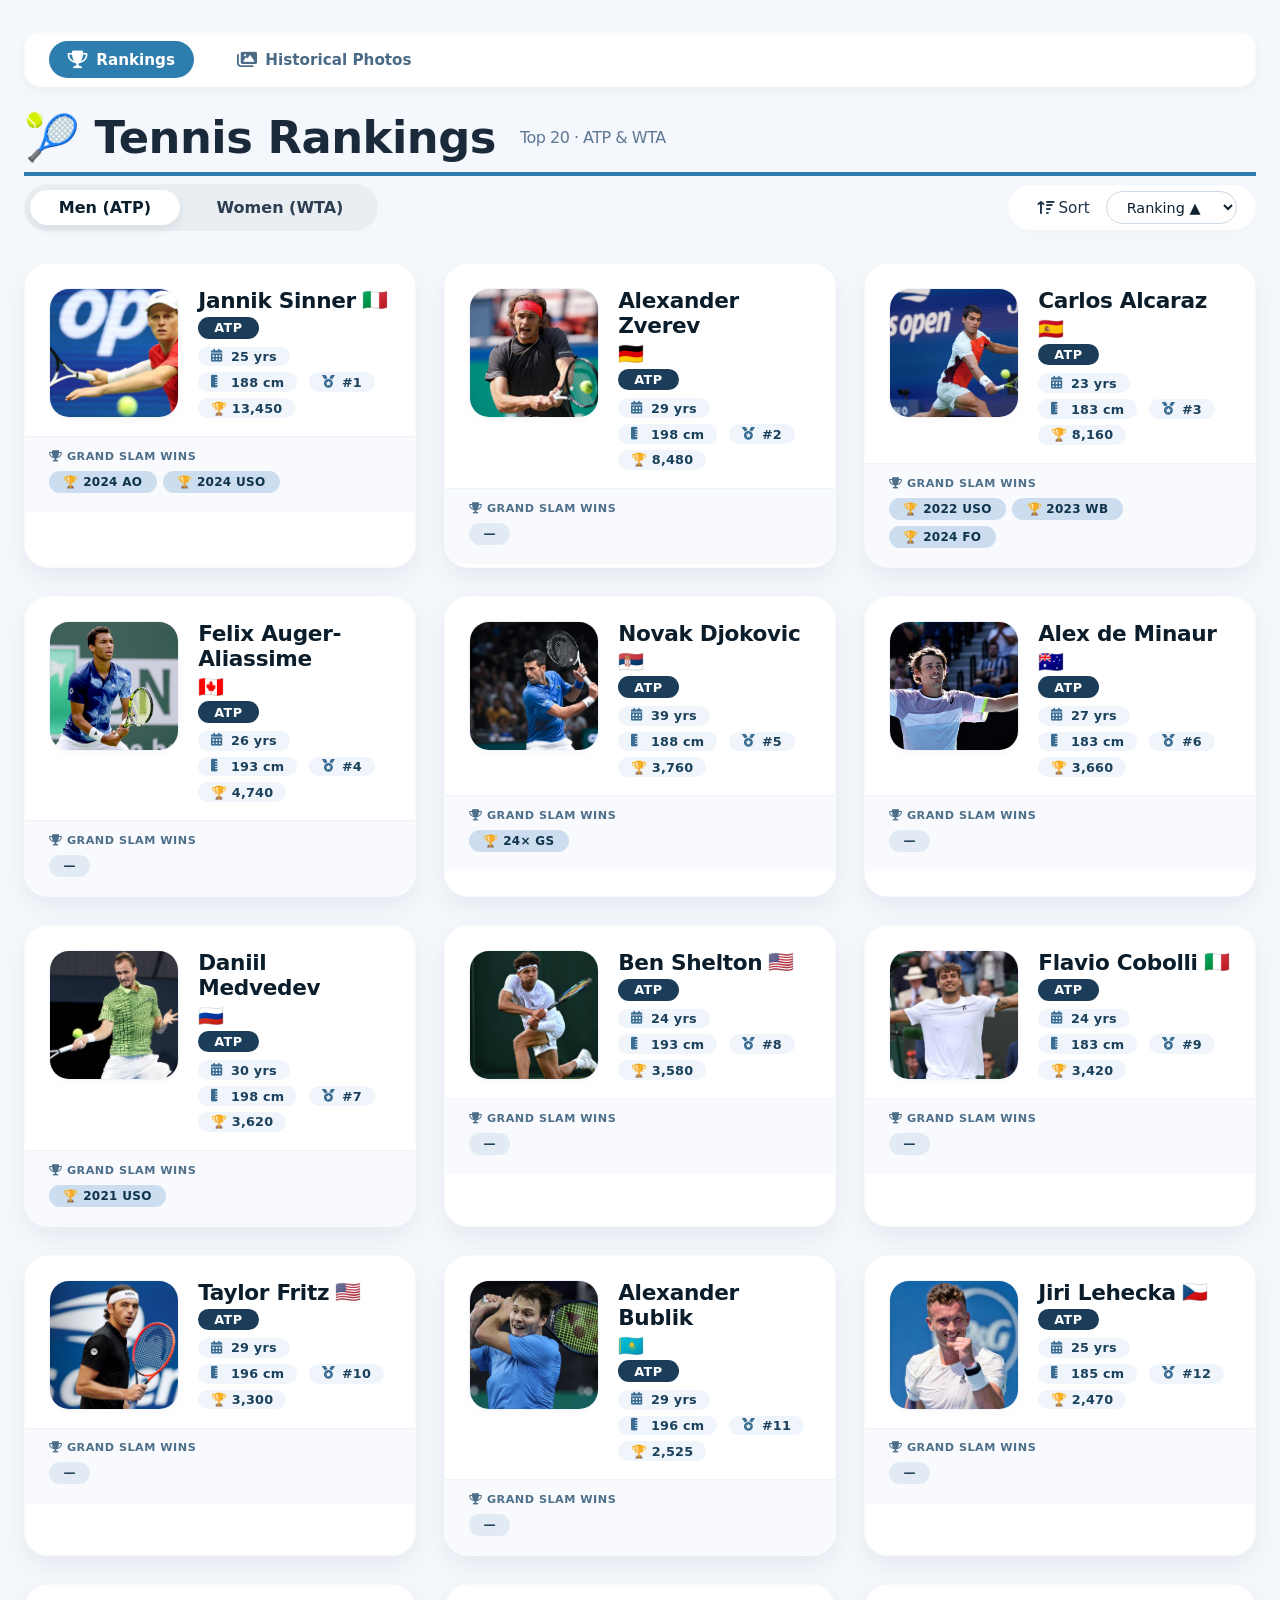
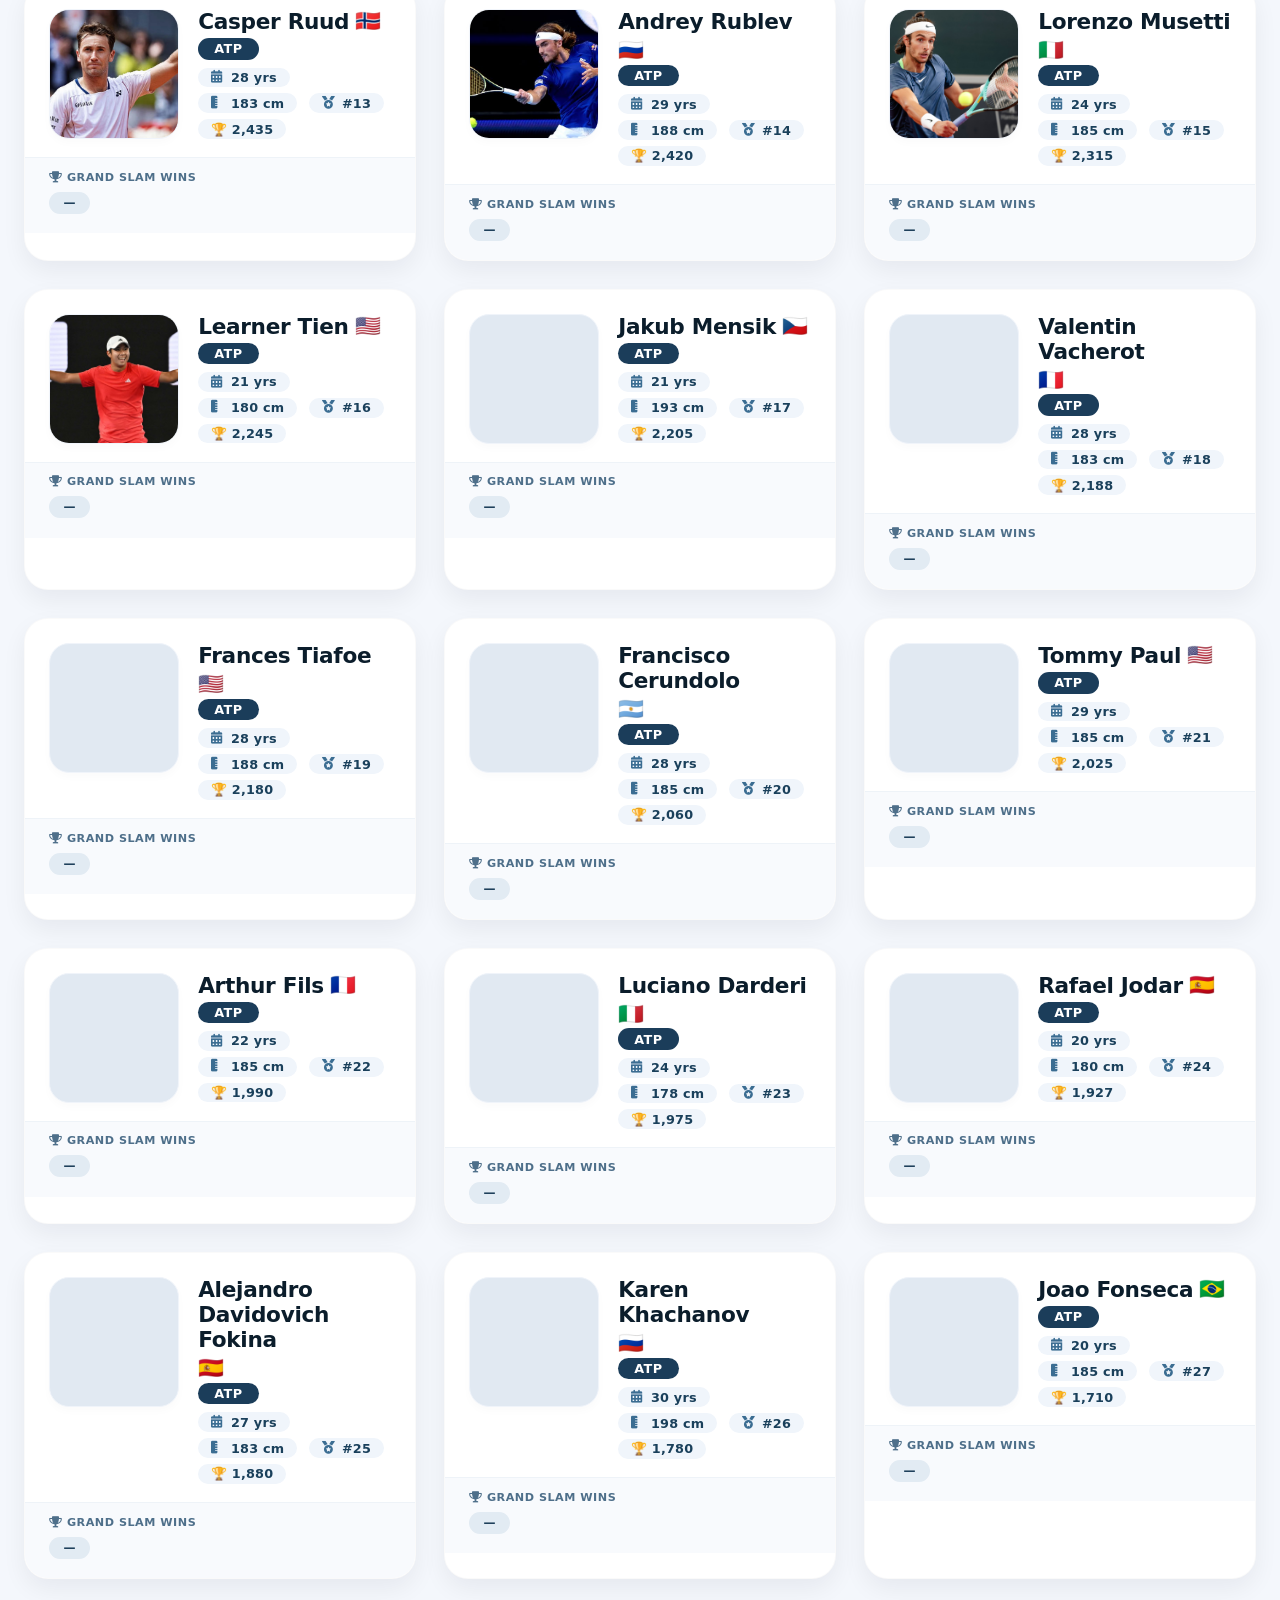
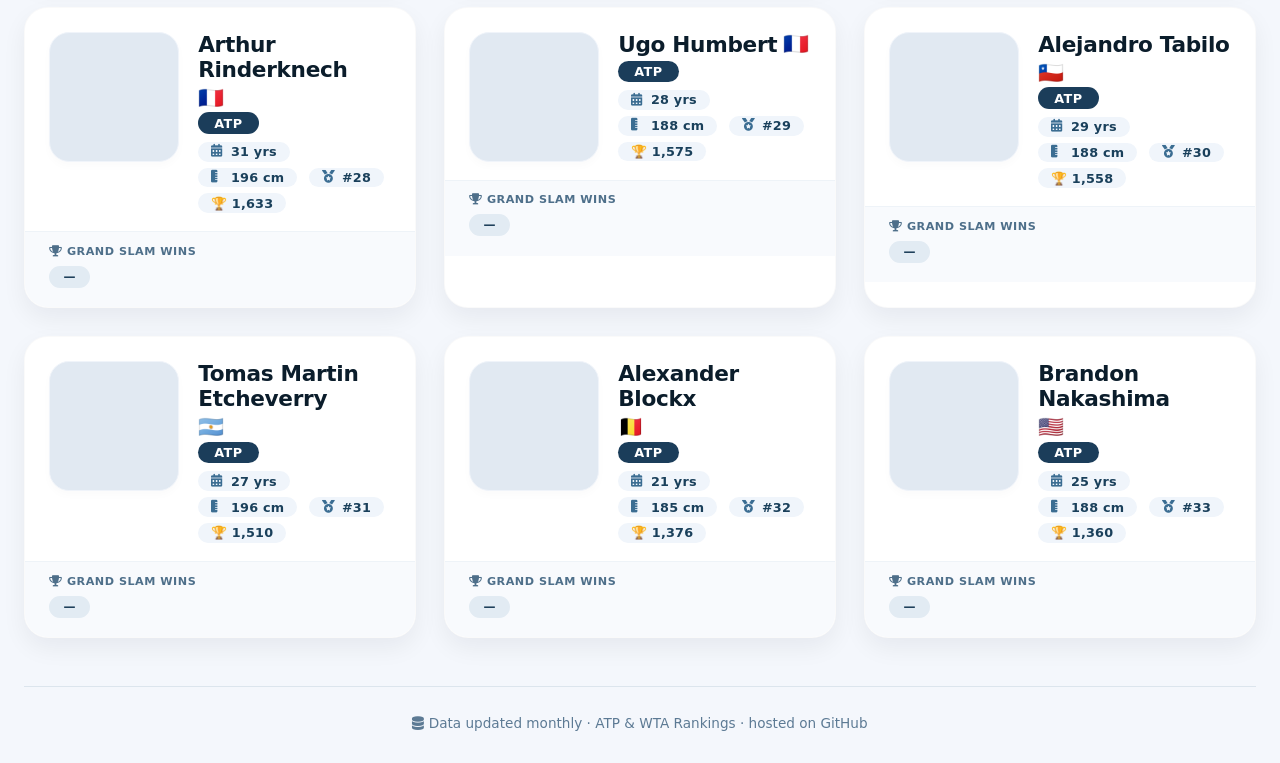
==== commit 00f035e8: "Update index.html" ====
--- a/docs/index.html
+++ b/docs/index.html
@@ -35,6 +35,7 @@
             <option value="ranking">Ranking ▲</option>
             <option value="name">Name</option>
             <option value="points">Points ▲</option>
+            <option value="age">Age ▲</option>
           </select>
         </div>
       </div>
@@ -76,7 +77,23 @@
       let playersData = [];
 
       // --------------------------------------------------------------
-      // 1. LIGHTBOX FUNCTIONS
+      // 1. HELPER: Calculate age from birth year
+      // --------------------------------------------------------------
+      function calculateAge(birthYear) {
+        if (!birthYear) return '—';
+        const currentYear = new Date().getFullYear();
+        const currentMonth = new Date().getMonth();
+        // Assume birthday has passed if we're past June (month >= 6)
+        // This is a simplification - for exact age we'd need birth month/day
+        // But we only have birth year in the data
+        let age = currentYear - birthYear;
+        // If current month is before June, subtract 1 (rough approximation)
+        if (currentMonth < 6) age--;
+        return age;
+      }
+
+      // --------------------------------------------------------------
+      // 2. LIGHTBOX FUNCTIONS
       // --------------------------------------------------------------
       function openLightbox(imageSrc, playerName) {
         lightboxImage.src = imageSrc;
@@ -102,7 +119,7 @@
       });
 
       // --------------------------------------------------------------
-      // 2. FETCH JSON
+      // 3. FETCH JSON
       // --------------------------------------------------------------
       async function loadPlayers(gender) {
         try {
@@ -124,30 +141,39 @@
       }
 
       // --------------------------------------------------------------
-      // 3. FALLBACK DATA
+      // 4. FALLBACK DATA
       // --------------------------------------------------------------
       function getFallbackData(gender) {
         if (gender === 'men') {
           return [
-            { id: 1, name: "Jannik Sinner", nationality: "🇮🇹", birthYear: 2001, height: "188 cm", ranking: 1, points: 11330, grandSlams: ["2024 AO", "2024 USO"], photo: "assets/images/sinner.jpg" },
-            { id: 2, name: "Alexander Zverev", nationality: "🇩🇪", birthYear: 1997, height: "198 cm", ranking: 2, points: 8135, grandSlams: ["—"], photo: "assets/images/zverev.jpg" }
+            { id: 1, name: "Jannik Sinner", nationality: "🇮🇹", birthYear: 2001, height: "188 cm", ranking: 1, points: 13450, grandSlams: ["2024 AO", "2024 USO"], photo: "assets/images/sinner.jpg" },
+            { id: 2, name: "Alexander Zverev", nationality: "🇩🇪", birthYear: 1997, height: "198 cm", ranking: 2, points: 8480, grandSlams: ["—"], photo: "assets/images/zverev.jpg" },
+            { id: 3, name: "Carlos Alcaraz", nationality: "🇪🇸", birthYear: 2003, height: "183 cm", ranking: 3, points: 8160, grandSlams: ["2022 USO", "2023 WB", "2024 FO"], photo: "assets/images/alcaraz.jpg" }
           ];
         } else {
           return [
-            { id: 1, name: "Iga Swiatek", nationality: "🇵🇱", birthYear: 2001, height: "176 cm", ranking: 1, points: 11185, grandSlams: ["2020 FO", "2022 FO", "2023 FO", "2024 FO"], photo: "assets/images/swiatek.jpg" },
-            { id: 2, name: "Aryna Sabalenka", nationality: "🇧🇾", birthYear: 1998, height: "182 cm", ranking: 2, points: 8716, grandSlams: ["2023 AO", "2024 AO"], photo: "assets/images/sabalenka.jpg" }
+            { id: 1, name: "Aryna Sabalenka", nationality: "🇧🇾", birthYear: 1998, height: "182 cm", ranking: 1, points: 8550, grandSlams: ["2023 AO", "2024 AO"], photo: "assets/images/sabalenka.jpg" },
+            { id: 2, name: "Elena Rybakina", nationality: "🇰🇿", birthYear: 1999, height: "184 cm", ranking: 2, points: 8056, grandSlams: ["2022 WB"], photo: "assets/images/rybakina.jpg" },
+            { id: 3, name: "Jessica Pegula", nationality: "🇺🇸", birthYear: 1994, height: "170 cm", ranking: 3, points: 6300, grandSlams: ["—"], photo: "assets/images/pegula.jpg" }
           ];
         }
       }
 
       // --------------------------------------------------------------
-      // 4. RENDER FUNCTION - WITH BIRTH YEAR
+      // 5. RENDER FUNCTION - WITH DYNAMIC AGE
       // --------------------------------------------------------------
       function render() {
-        const sorted = [...playersData].sort((a, b) => {
+        // Add age to each player object for sorting
+        const playersWithAge = playersData.map(p => ({
+          ...p,
+          age: calculateAge(p.birthYear)
+        }));
+
+        const sorted = [...playersWithAge].sort((a, b) => {
           if (currentSort === 'name') return a.name.localeCompare(b.name);
           if (currentSort === 'points') return b.points - a.points;
-          return a.ranking - b.ranking;
+          if (currentSort === 'age') return a.age - b.age;
+          return a.ranking - b.ranking; // ranking
         });
 
         if (sorted.length === 0) {
@@ -168,7 +194,7 @@
           const imgSrc = p.photo && p.photo.trim() !== '' ? p.photo : `https://ui-avatars.com/api/?name=${encodeURIComponent(p.name)}&background=2e7daf&color=fff&size=130`;
 
           const formattedPoints = p.points ? p.points.toLocaleString() : '—';
-          const birthYear = p.birthYear || '—';
+          const ageDisplay = p.age !== '—' ? `${p.age} yrs` : '—';
 
           html += `
             <div class="player-card" data-id="${p.id}">
@@ -185,7 +211,7 @@
                     <span class="${tourClass}">${tourLabel}</span>
                   </div>
                   <div class="detail-row">
-                    <span><i class="fas fa-calendar"></i> ${birthYear}</span>
+                    <span><i class="fas fa-calendar-alt"></i> ${ageDisplay}</span>
                     <span><i class="fas fa-ruler-vertical"></i> ${p.height || '—'}</span>
                     <span><i class="fas fa-medal"></i> #${p.ranking}</span>
                     <span class="${pointsClass}">🏆 ${formattedPoints}</span>
@@ -206,7 +232,7 @@
       }
 
       // --------------------------------------------------------------
-      // 5. EVENT LISTENERS
+      // 6. EVENT LISTENERS
       // --------------------------------------------------------------
       genderTabs.forEach(tab => {
         tab.addEventListener('click', function() {
@@ -223,7 +249,7 @@
       });
 
       // --------------------------------------------------------------
-      // 6. BOOT
+      // 7. BOOT
       // --------------------------------------------------------------
       loadPlayers('men');
       window.openLightbox = openLightbox;
--- a/docs/assets/css/style.css
+++ b/docs/assets/css/style.css
@@ -661,3 +661,73 @@
     height: 180px;
   }
 }
+
+/* ============================================================
+   HISTORY PLACEHOLDER STYLES
+   ============================================================ */
+.history-placeholder {
+  display: none;
+  width: 100%;
+  height: 250px;
+  background: linear-gradient(135deg, #2e7daf, #1a4a6e);
+  color: white;
+  justify-content: center;
+  align-items: center;
+  font-size: 1.5rem;
+  font-weight: bold;
+  cursor: pointer;
+  flex-direction: column;
+  gap: 8px;
+  border-radius: 4px 4px 0 0;
+}
+
+.history-placeholder i {
+  font-size: 3rem;
+  opacity: 0.5;
+}
+
+.history-placeholder span {
+  text-align: center;
+}
+
+.history-placeholder .sub-text {
+  font-size: 0.8rem;
+  opacity: 0.7;
+}
+
+/* Update history-img to work with placeholder */
+.history-img {
+  width: 100%;
+  height: 250px;
+  object-fit: cover;
+  background: #e1e9f2;
+  cursor: pointer;
+  transition: transform 0.2s;
+  border-radius: 4px 4px 0 0;
+}
+
+.history-img:hover {
+  transform: scale(1.02);
+}
+
+@media (max-width: 768px) {
+  .history-img,
+  .history-placeholder {
+    height: 200px;
+  }
+}
+
+@media (max-width: 480px) {
+  .history-img,
+  .history-placeholder {
+    height: 180px;
+  }
+  
+  .history-placeholder {
+    font-size: 1.2rem;
+  }
+  
+  .history-placeholder i {
+    font-size: 2.5rem;
+  }
+}
